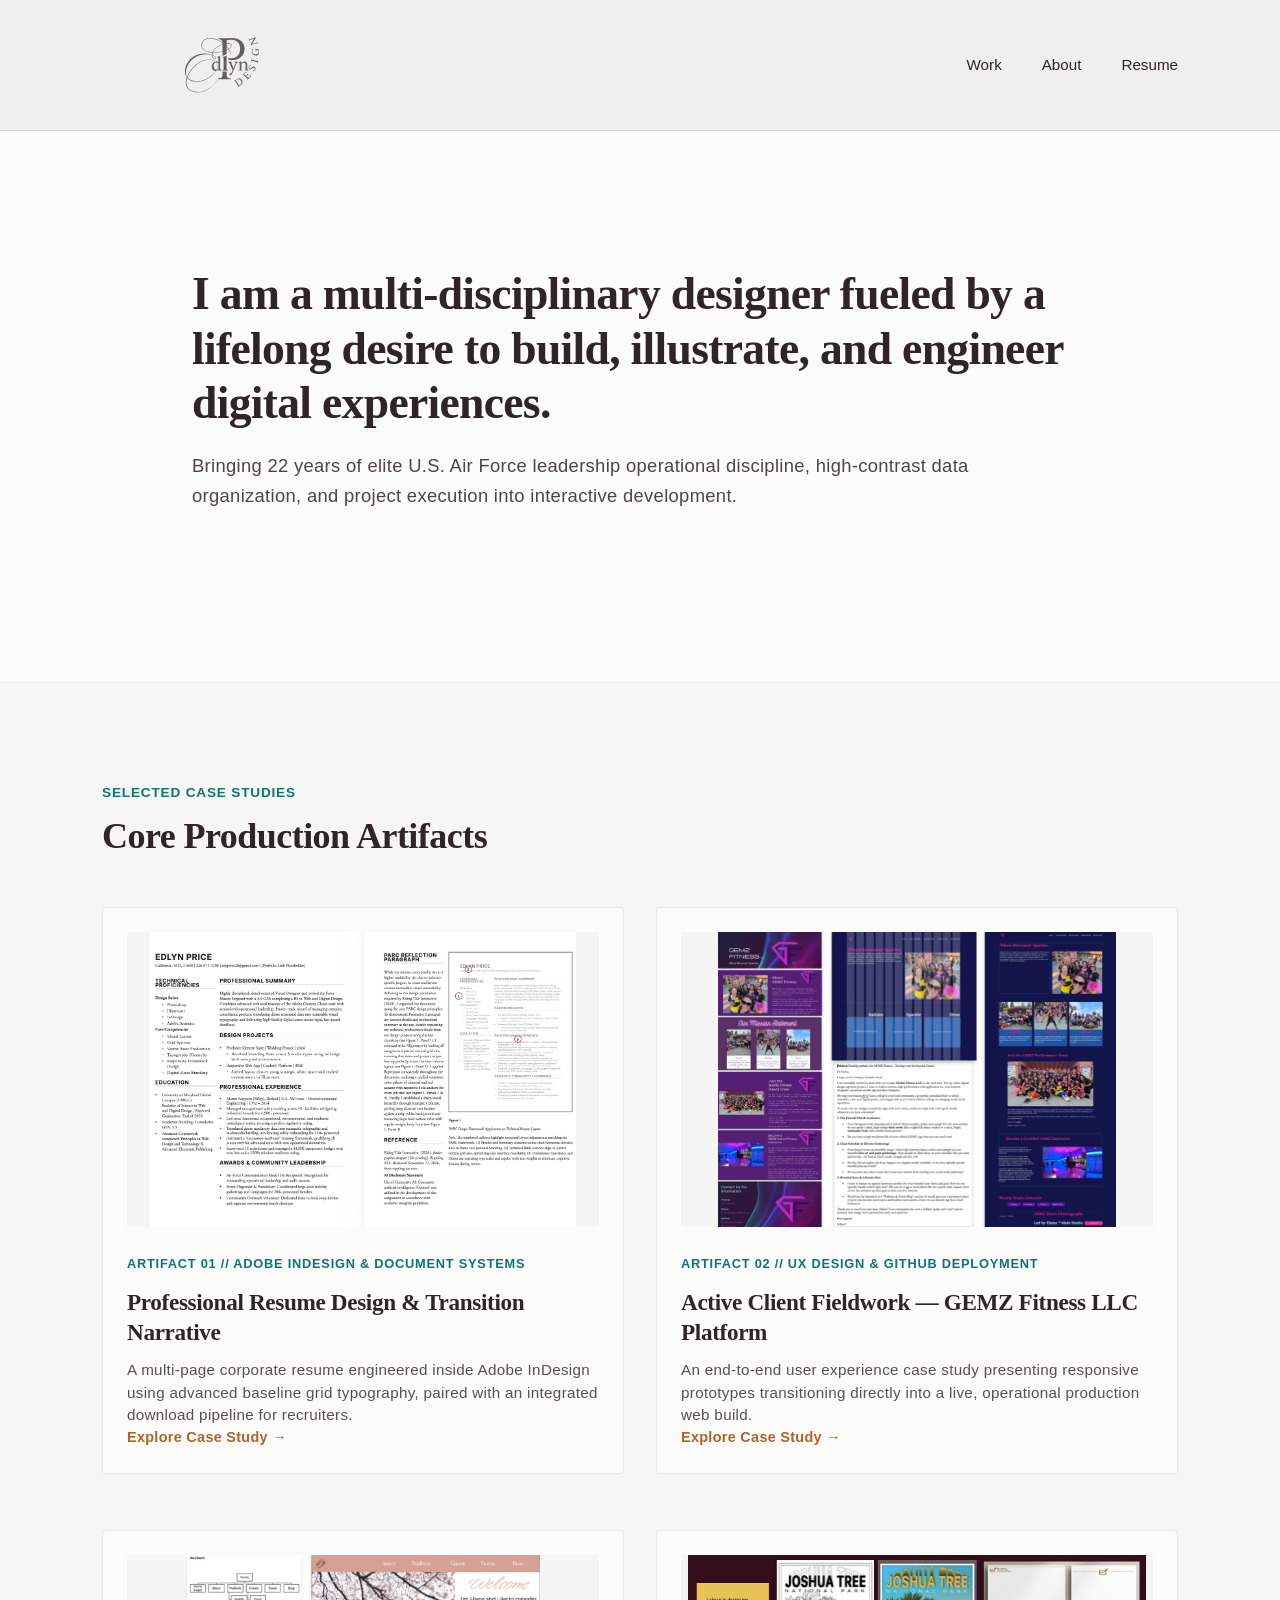
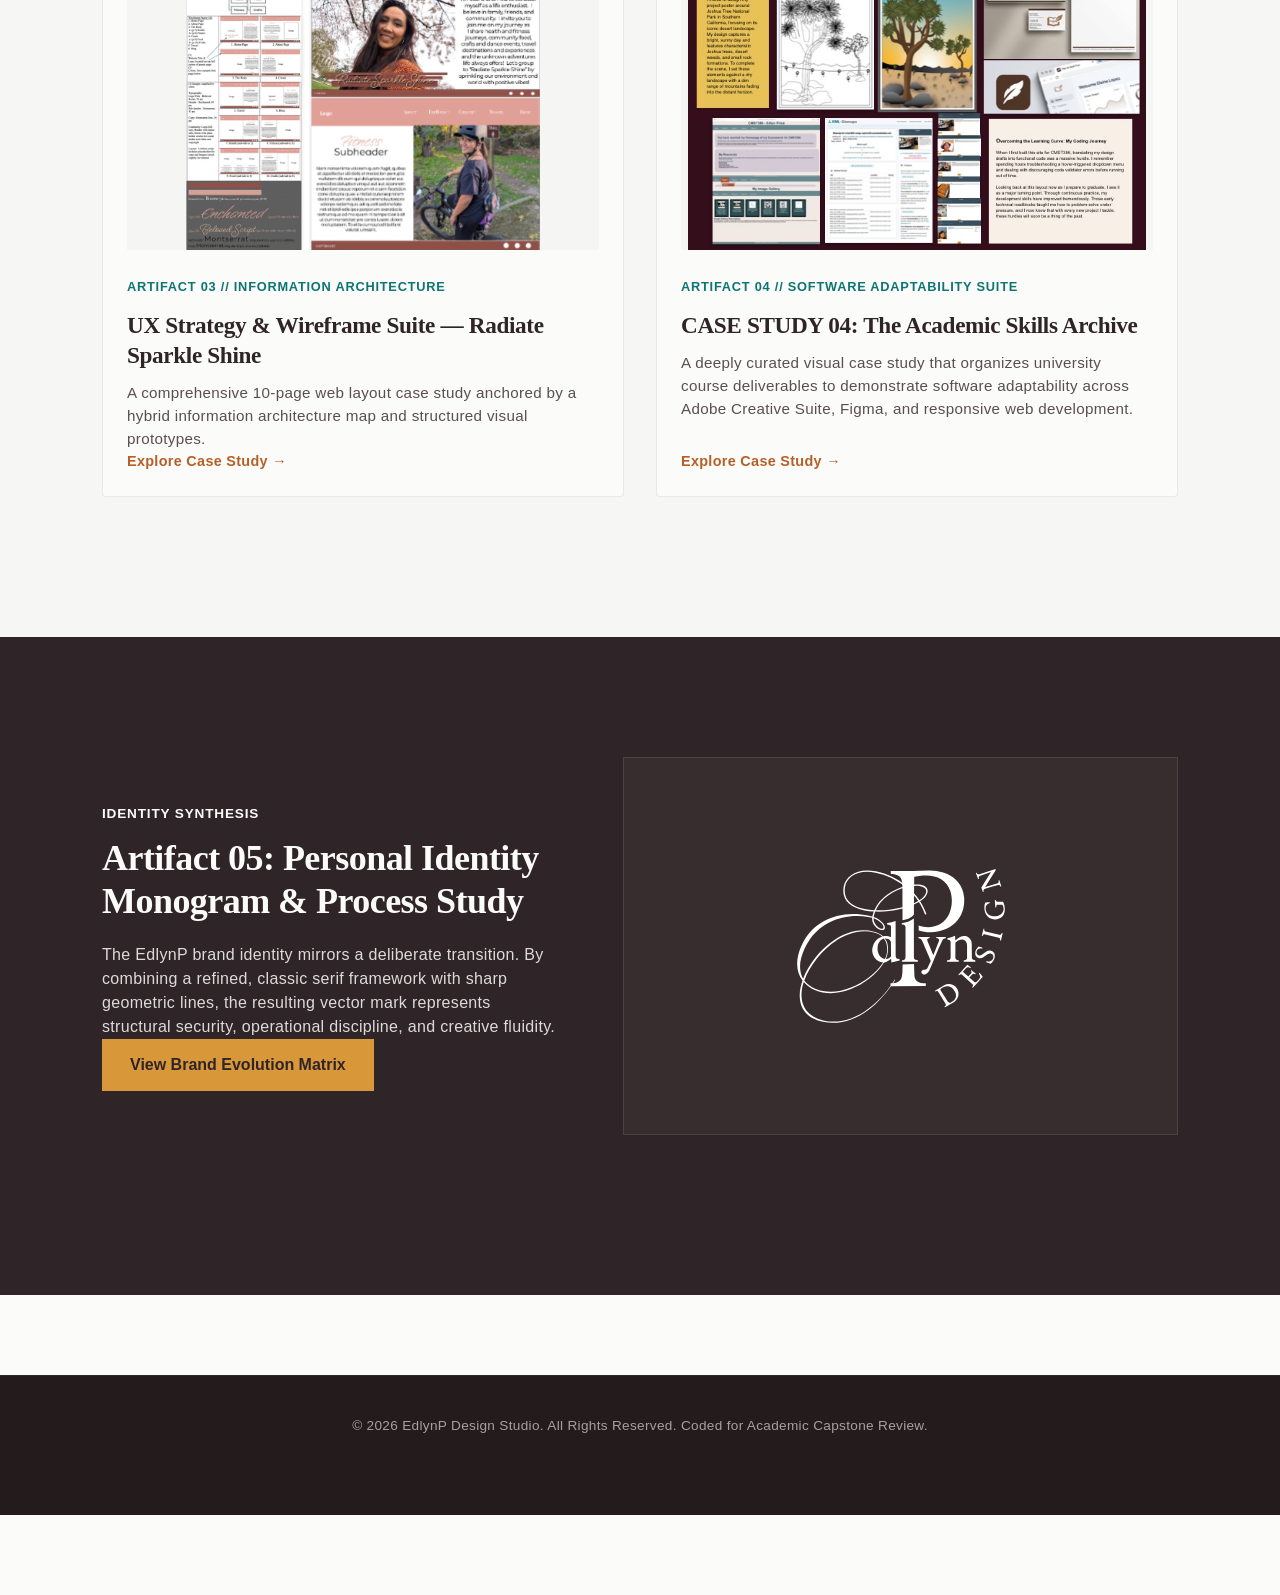
==== index.html @ f3df2c25 "first commit" ====
<!DOCTYPE html>
<html lang="en">

<head>
    <meta charset="UTF-8">
    <meta name="viewport" content="width=device-width, initial-scale=1.0">
    <title>EdlynP Design Studio | ePortfolio Capstone</title>
    <!-- Link to global design system styles -->
    <link rel="stylesheet" href="css/styles.css">
    <!-- Browser Tab Custom Branding Favicons System Links -->
    <link rel="icon" type="image/png" sizes="32x32" href="assets/favicon-dark.png"
        media="(prefers-color-scheme: light)">
    <link rel="icon" type="image/png" sizes="32x32" href="assets/favicon-light.png"
        media="(prefers-color-scheme: dark)">

</head>

<body>

    <!-- Global Header Navigation Block -->
    <header class="global-header">
        <div class="header-wrapper">

            <a href="index.html" class="brand-logo" aria-label="EdlynP Design Studio Home">
                <!-- Verify the path points precisely to your assets folder file -->
                <img src="assets/logo-primary.svg" alt="EdlynP Design Logo" class="nav-logo">
            </a>

            <nav class="main-nav" aria-label="Primary Navigation">
                <ul class="nav-list">
                    <li><a href="index.html" class="nav-link">Work</a></li>
                    <li><a href="about.html" class="nav-link">About</a></li>
                    <li><a href="resume.html" class="nav-link active">Resume</a></li>
                </ul>
            </nav>

        </div>
    </header>



    <!-- Hero / Introduction Zone -->
    <main>
        <section class="hero-section" aria-labelledby="hero-title">
            <div class="container hero-content">
                <!-- Sole H1 tag on the page to lock down correct structural outline hierarchy -->
                <h1 id="hero-title" class="display-title">
                    I am a multi-disciplinary designer fueled by a lifelong desire to build, illustrate, and engineer
                    digital experiences.
                </h1>
                <p class="hero-subtitle">
                    Bringing 22 years of elite U.S. Air Force leadership operational discipline, high-contrast data
                    organization, and project execution into interactive development.
                </p>
            </div>
        </section>

        <!-- Curated Portfolio Items Section Grid -->
        <section id="work" class="portfolio-section" aria-labelledby="portfolio-heading">
            <div class="container">
                <span class="label">Selected Case Studies</span>
                <h2 id="portfolio-heading" class="section-title">Core Production Artifacts</h2>

                <!-- Grid layout container tracking 4 strictly curated case studies -->
                <div class="portfolio-grid">

                    <!-- ARTIFACT 1: Document Design & Desktop Publishing — Revised for InDesign -->
                    <article class="portfolio-card">
                        <div class="card-image-holder">
                            <img src="assets/project-resume-preview.jpg"
                                alt="Technical resume document layout displaying clean application of structural PARC design principles">
                        </div>
                        <div class="card-meta">
                            <span class="meta-text">Artifact 01 // Adobe InDesign &amp; Document Systems</span>
                        </div>
                        <h3 class="card-title">Professional Resume Design &amp; Transition Narrative</h3>
                        <p class="card-excerpt">A multi-page corporate resume engineered inside Adobe InDesign using
                            advanced baseline grid typography, paired with an integrated download pipeline for
                            recruiters.</p>
                        <a href="resume.html" class="card-link" aria-label="View Technical Resume Case Study">Explore
                            Case Study &rarr;</a>
                    </article>


                    <!-- ARTIFACT 2: Active Client Fieldwork — GEMZ Fitness LLC Platform -->
                    <article class="portfolio-card">
                        <div class="card-image-holder">
                            <img src="assets/project-gemz-preview.png"
                                alt="Figma responsive user interface prototypes transitioning directly into a operational web layout for GEMZ Fitness">
                        </div>
                        <div class="card-meta">
                            <span class="meta-text">Artifact 02 // UX Design &amp; GitHub Deployment</span>
                        </div>
                        <h3 class="card-title">Active Client Fieldwork — GEMZ Fitness LLC Platform</h3>
                        <p class="card-excerpt">An end-to-end user experience case study presenting responsive
                            prototypes transitioning directly into a live, operational production web build.</p>
                        <a href="gemz-fitness.html" class="card-link" aria-label="View GEMZ Fitness Case Study">Explore
                            Case Study &rarr;</a>
                    </article>

                    <!-- ARTIFACT 3: Client UX Strategy & Wireframe Suite — Radiate Sparkle Shine Platform -->
                    <article class="portfolio-card">
                        <div class="card-image-holder">
                            <img src="assets/project-radiate-preview.jpg"
                                alt="Hybrid website storyboard showing multi-page navigation architecture and template structures">
                        </div>
                        <div class="card-meta">
                            <span class="meta-text">Artifact 03 // Information Architecture</span>
                        </div>
                        <h3 class="card-title">UX Strategy &amp; Wireframe Suite — Radiate Sparkle Shine</h3>
                        <p class="card-excerpt">A comprehensive 10-page web layout case study anchored by a hybrid
                            information architecture map and structured visual prototypes.</p>
                        <a href="radiate-strategy.html" class="card-link"
                            aria-label="View Radiate Sparkle Shine Case Study">Explore Case Study &rarr;</a>
                    </article>

                    <!-- ARTIFACT 4: Academic Skills Archive Matrix -->
                    <article class="portfolio-card">
                        <div class="card-image-holder">
                            <img src="assets/project-archive-preview.jpg"
                                alt="Asymmetric layout grids showcasing Adobe Illustrator vector paths, CookwE framework validation, and InDesign layouts">
                        </div>
                        <div class="card-meta">
                            <span class="meta-text">Artifact 04 // Software Adaptability Suite</span>
                        </div>
                        <h3 class="card-title">CASE STUDY 04: The Academic Skills Archive</h3>
                        <p class="card-excerpt">A deeply curated visual case study that organizes university course
                            deliverables to demonstrate software adaptability across Adobe Creative Suite, Figma, and
                            responsive web development.</p>
                        <a href="skills-archive.html" class="card-link"
                            aria-label="View Academic Skills Archive">Explore Case Study &rarr;</a>
                    </article>

                </div>
            </div>
        </section>


        <section id="about" class="about-brand-section" aria-labelledby="about-heading">
            <div class="container brand-narrative-block">
                <div class="narrative-text">
                    <span class="label">Identity Synthesis</span>
                    <h2 id="about-heading">Artifact 05: Personal Identity Monogram &amp; Process Study</h2>
                    <p>
                        The EdlynP brand identity mirrors a deliberate transition. By combining a refined, classic serif
                        framework with sharp geometric lines, the resulting vector mark represents structural security,
                        operational discipline, and creative fluidity.
                    </p>
                    <a href="monogram-process.html" class="cta-link-button">View Brand Evolution Matrix</a>
                </div>
                <div class="narrative-visual">
                    <!-- Scalable Lossless SVG format implementation -->
                    <img src="assets/logo-primary.svg"
                        alt="Monotone Slate Grey Interlocking E and P Monogram Signature Mark">
                </div>
            </div>
        </section>
    </main>

    <!-- Global Footer Branding Strip -->
    <footer class="global-footer">
        <div class="container footer-wrapper">
            <p class="footer-copy">&copy; 2026 EdlynP Design Studio. All Rights Reserved. Coded for Academic Capstone
                Review.</p>
        </div>
    </footer>

</body>

</html>
---- css/styles.css ----
/**
 * EdlynP Design Studio - Global Design System Tokens
 * Capstone Project Phase 2 Production Build
 * Core Specifications: Georgia Pro / Helvetica Neue / WCAG 4.5:1 Compliant Colors
 */

:root {
  /* ==========================================================================
     1. Brand Typography Anchor Stack
     ========================================================================== */
  /* Display Headings: Elegant serif with high contrast editorial pacing */
  --font-display: "Georgia Pro", Georgia, "Times New Roman", serif;

  /* Body Copy & Interface: Highly legible, clean, modern neo-grotesque sans-serif */
  --font-body: "Helvetica Neue", Helvetica, Arial, sans-serif;

  /* Typography Micro-Adjustments */
  --tracking-tight: -0.015em;
  /* Pulls display headings together for custom logo feel */
  --tracking-neutral: 0em;
  /* Standard layout pacing */
  --tracking-loose: 0.02em;
  /* Opens Helvetica body text container paths for airiness */
  --tracking-meta: 0.06em;
  /* Highly legible spaced-out tracking for tiny labels */

  --line-height-heading: 1.2;
  /* Snug line height for stacked headers */
  --line-height-body: 1.5;
  /* 150% Line height for optimal reading flow */

  /* ==========================================================================
     2. Brand Color Palette Matrix (WCAG 4.5:1 High-Contrast Passing)
     ========================================================================== */

  /* ==========================================================================
   ADDITIONAL COMPONENT TOKENS: GEMZ FITNESS PRODUCT ECOSYSTEM
   ========================================================================== */

  :root {
    /* Core Brand Identity Anchors */
    --gemz-pink: #ff007f;
    /* Blazing neon command color for titles & CTAs */
    --gemz-purple: #6a0dad;
    /* Deep violet for horizontal sorting button pills */
    --gemz-dark-navy: #13144a;
    /* Velvety midnight canvas background (not pitch black) */

    /* Structural Container Mattes */
    --gemz-sapphire: #1f55a6;
    /* Deep jewel-tone blue for card container borders */
    --gemz-ocean: #00a7bb;
    /* Vibrant high-energy cyan for interactive hover states */
    --gemz-mist: #daf1f8;
    /* Soft lavender-grey for small metadata subtitles */
    --gemz-snow: #fdfeff;
    /* Crisp, low-strain reading white for body paragraphs */

    /* Global Interface Geometry Standards */
    --gemz-radius-card: 12px;
    /* Signature uniform curve radius for content cards */
    --gemz-radius-btn: 8px;
    /* Compact radius parameter for booking buttons */
  }

  /* The Canvases (60% Dominant Space) */
  --color-canvas-light: #FBFBFA;
  /* Clear Alabaster: Clean, tactile backdrop */
  --color-canvas-dark: #2F2427;
  /* Moody Espresso: Rich dark brown charcoal for sudden contrast */

  /* The Structures (30% Secondary Layout) */
  --color-logo-primary: #646059;
  /* Soft Slate Grey: Organic, softer alternative to stark black */
  --color-brand-teal: #0D7572;
  /* Deep Coastal Teal: Intellectual jewel tone framework */
  --color-brand-sage: #49BB9E;
  /* Fresh Mint: Uplifting modern accent layout pop */

  /* The Accents (10% Exclusive Highlights - Links, Buttons, Calls to Action) */
  --color-brand-amber: #D89739;
  /* Warm Marigold: Radiant optimized element highlight */
  --color-brand-sienna: #B66028;
  /* Bold Burnt Sienna: Earthy, energetic link anchor */

  /* Text Overrides for Absolute Contrast */
  --color-text-dark: #2F2427;
  /* Rich body text on light backgrounds */
  --color-text-light: #FBFBFA;
  /* Pure body text on dark espresso sections */

  /* ==========================================================================
     3. Responsive Fluid Layout Constraints (The 12-Column Blueprint)
     ========================================================================== */
  --container-max-width: 1140px;
  /* Matches 12 columns (72px) + 11 gutters (32px) */
  --grid-gutter: 32px;
  /* Locked spacing parameter from approved proposal */
}

/* ==========================================================================
   4. Base CSS Architecture Reset & Baseline Enforcement
   ========================================================================== */
* {
  box-sizing: border-box;
  margin: 0;
  padding: 0;
}

body {
  font-family: var(--font-body);
  font-size: 16px;
  /* Industry baseline size for Helvetica Neue */
  letter-spacing: var(--tracking-loose);
  line-height: var(--line-height-body);
  background-color: var(--color-canvas-light);
  color: var(--color-text-dark);
  -webkit-font-smoothing: antialiased;
  -moz-osx-font-smoothing: grayscale;
}

/* ==========================================================================
   5. Global Typographic Elements Outlines
   ========================================================================== */
h1,
h2,
h3,
.display-title {
  font-family: var(--font-display);
  color: var(--color-text-dark);
  letter-spacing: var(--tracking-tight);
  line-height: var(--line-height-heading);
  font-weight: 700;
  /* Georgia Pro Bold / Black equivalent */
}

/* Target Styles for Specific Section Labels, Table Headers & Metadata */
.label,
.meta-text,
th {
  font-family: var(--font-body);
  font-weight: 600;
  /* Helvetica Neue 65 Medium equivalent */
  text-transform: uppercase;
  letter-spacing: var(--tracking-meta);
  font-size: 0.85rem;
  /* Scaled down cleanly for visual hierarchy */
}

a {
  color: var(--color-brand-sienna);
  text-decoration: none;
  transition: color 0.2s ease-in-out;
}

a:hover,
a:focus {
  color: var(--color-brand-amber);
  text-decoration: underline;
}

/* ==========================================================================
   5.a. Top Header Layout Spacing Adjustments
   ========================================================================== */

/* Gives the main title breathing room from the top artifact tag metadata row */
h1 {
  margin-top: 16px;
  margin-bottom: 20px !important;
}

/* Spaces out the primary introductory paragraph before the sidebar columns begin */
h1+p {
  margin-bottom: 12px !important;
}

/* Eradicates the default browser top gap on the sub-heading */
.sidebar-narrative h3,
.narrative-sticky-box h3 {
  margin-top: 0 !important;
  margin-bottom: 8px !important;
}

/* ==========================================================================
   5.b.Dual-Track Lifecycle Header Rhythm Calibration
   ========================================================================== */

/* Gives the main lifecycle section title comfortable breathing room */
.main-body-stream h2 {
  margin-top: 0;
  margin-bottom: 16px !important;
}

/* Spaces out the overview paragraph before the tracking modules begin */
p.lifecycle-intro {
  margin-top: 0;
  margin-bottom: 36px !important;
  /* Pushes the track modules down gracefully */
  font-family: var(--font-body);
  font-size: 1rem;
  line-height: 1.5;
}

/* ==========================================================================
   6. Structural Containers & Fluid Layout Wrapper Layouts
   ========================================================================== */
.container {
  width: 100%;
  max-width: var(--container-max-width);
  margin-right: auto;
  margin-left: auto;
  padding-right: 32px;
  /* Protected fluid layout boundary padding */
  padding-left: 32px;
}

/* ==========================================================================
   7. Global Header Navigation Bar (Flexbox Layout Matrix)
   ========================================================================== */
.global-header {
  background-color: #EFEFED;
  /* Matte studio gray backdrop */
  border-bottom: 1px solid rgba(100, 96, 89, 0.15);
  position: sticky;
  top: 0;
  z-index: 100;
  padding: 15px 0;
  /* Clear up browser ceiling gaps uniformly */
}

/* This is the missing link that forces your navigation to the right side */
.header-wrapper {
  display: flex;
  justify-content: space-between;
  /* Pushes logo left, navigation right */
  align-items: center;
  /* Vertically aligns items straight */
  width: 100%;
  max-width: var(--container-max-width);
  /* Matches your 1140px site grid width */
  margin: 0 auto;
  /* Centers the header elements on screen */
  padding: 0 32px;
  /* Adds fluid boundary margins */
}

.brand-logo {
  display: inline-block;
}

/* Safeguards your custom logo size so it fits elegantly */
.nav-logo {
  height: 100px;
  /* Scale down from 100px so it isn't massive */
  width: 240px;
  /* REQUIRED FOR SVG: Forces the vector to render */
  max-height: 100%;
  display: block;
}

.logo-image {
  height: 48px;
  /* Perfectly scalable height mapping */
  width: auto;
}

.nav-list {
  display: flex;
  list-style: none;
  gap: 40px;
  /* Clean tracking gaps between navigation nodes */
}

.nav-link {
  font-family: var(--font-body);
  font-weight: 500;
  font-size: 0.95rem;
  color: var(--color-text-dark);
  letter-spacing: var(--tracking-neutral);
  padding: 8px 0;
}

.nav-link:hover {
  color: var(--color-brand-teal);
  text-decoration: none;
}

/* ==========================================================================
   8. Main Hero Component Layout (Whitespace Management Flow)
   ========================================================================== */
.hero-section {
  padding-top: 120px;
  /* Ruthlessly protected whitespace blocks to fight cramming */
  padding-bottom: 120px;
  background-color: var(--color-canvas-light);
}

.hero-content {
  max-width: 960px;
  /* Keeps elegant Georgia lines from spanning awkwardly wide */
}

.hero-section .display-title {
  font-size: 2.85rem;
  /* Premium high-end custom title layout sizing */
  color: var(--color-text-dark);
  margin-bottom: 24px;
}

.hero-subtitle {
  font-family: var(--font-body);
  font-size: 1.15rem;
  line-height: 1.6;
  color: rgba(47, 36, 39, 0.85);
  /* Slightly softened Moody Espresso text shade */
  max-width: 780px;
}

/* ==========================================================================
   9. Portfolio Artifact Showcase Grid (12-Column Grid Engine)
   ========================================================================== */
.portfolio-section {
  padding-top: 100px;
  padding-bottom: 100px;
  background-color: rgba(100, 96, 89, 0.03);
  /* Subtle backdrop hue shift */
  border-top: 1px solid rgba(100, 96, 89, 0.08);
}

.portfolio-section .label {
  color: var(--color-brand-teal);
  display: block;
  margin-bottom: 12px;
}

.section-title {
  font-size: 2.25rem;
  margin-bottom: 48px;
}

/* Fluid responsive CSS Grid architecture matching locked column proportions */
.portfolio-grid {
  display: grid;
  grid-template-columns: repeat(2, 1fr);
  /* 2-Column row structures layout on desktop */
  column-gap: var(--grid-gutter);
  /* Matches locked 32px portfolio specifications */
  row-gap: 56px;
  /* Comfortable open vertical tracking spaces */
}

.portfolio-card {
  display: flex;
  flex-direction: column;
  background: var(--color-canvas-light);
  border: 1px solid rgba(100, 96, 89, 0.12);
  padding: 24px;
  border-radius: 4px;
  /* Crisp, near-square professional studio card boundaries */
  transition: transform 0.2s ease, box-shadow 0.2s ease;
}

.portfolio-card:hover {
  transform: translateY(-4px);
  box-shadow: 0 12px 30px rgba(47, 36, 39, 0.06);
}

.card-image-holder {
  width: 100%;
  aspect-ratio: 16 / 10;
  /* Fixed standard layout boundary proportions */
  background-color: #EFEFED;
  margin-bottom: 24px;
  overflow: hidden;
}

.card-image-holder img {
  width: 100%;
  height: 100%;
  object-fit: contain;
  background-color: #F5F5F3;
}

.card-meta {
  margin-bottom: 12px;
}

.card-meta .meta-text {
  color: var(--color-brand-teal);
  font-size: 0.8rem;
}

.card-title {
  font-size: 1.45rem;
  margin-bottom: 12px;
  line-height: 1.3;
}

.card-excerpt {
  font-family: var(--font-body);
  font-size: 0.95rem;
  color: rgba(47, 36, 39, 0.8);
  margin-bottom: 24px;
  flex-grow: 1;
  /* Pushes card actionable link neatly to base line boundary */
}

.card-link {
  font-family: var(--font-body);
  font-weight: 600;
  font-size: 0.9rem;
  color: var(--color-brand-sienna);
  align-self: flex-start;
}

/* ==========================================================================
   10. Personal Identity Process Row (Asymmetric Flex Block Layout)
   ========================================================================== */
.about-brand-section {
  padding-top: 120px;
  padding-bottom: 120px;
  background-color: var(--color-canvas-dark);
  /* Sudden high-contrast Dark Espresso Container */
  color: var(--color-text-light);
}

.brand-narrative-block {
  display: flex;
  align-items: center;
  justify-content: space-between;
  gap: 64px;
}

.narrative-text {
  flex: 1;
  max-width: 540px;
}

.about-brand-section h2 {
  color: var(--color-text-light);
  font-size: 2.25rem;
  margin-top: 12px;
  margin-bottom: 20px;
}

.about-brand-section p {
  color: rgba(251, 251, 250, 0.85);
  /* Highly visible light text configuration overlay */
  margin-bottom: 32px;
}

.cta-link-button {
  display: inline-block;
  font-family: var(--font-body);
  font-weight: 600;
  background-color: var(--color-brand-amber);
  /* Warm Marigold CTA anchor target pop */
  color: var(--color-canvas-dark);
  padding: 14px 28px;
  letter-spacing: var(--tracking-neutral);
  transition: background-color 0.2s ease;
}

.cta-link-button:hover {
  background-color: var(--color-brand-sage);
  /* Uplifting Sage hover transition */
  text-decoration: none;
}

.narrative-visual {
  flex: 1;
  display: flex;
  justify-content: center;
  align-items: center;
  background-color: rgba(251, 251, 250, 0.04);
  /* Subtle glow frame context */
  padding: 48px;
  border: 1px solid rgba(251, 251, 250, 0.1);
}

.narrative-visual img {
  width: 100%;
  max-width: 280px;
  height: auto;
  filter: brightness(0) invert(1);
  /* Smoothly flips primary grey logo into white dynamically */
}

/* ==========================================================================
   11. Global Footer System Strip
   ========================================================================== */
.global-footer {
  background-color: #241B1D;
  /* Deep midnight chocolate accent bar */
  color: rgba(251, 251, 250, 0.6);
  padding-top: 40px;
  padding-bottom: 40px;
  font-size: 0.85rem;
  border-top: 1px solid rgba(251, 251, 250, 0.05);
}

.footer-wrapper {
  display: flex;
  justify-content: space-between;
  align-items: center;
}

.footer-meta-notes .meta-text {
  color: var(--color-brand-sage);
}

/* ==========================================================================
   12. Media Queries Breakdown (Fluid Downscale Infrastructure)
   ========================================================================== */
@media (max-width: 992px) {
  .portfolio-grid {
    grid-template-columns: 1fr;
    /* Stack artifacts linearly for easier vertical scroll maps */
    row-gap: 40px;
  }

  .brand-narrative-block {
    flex-direction: column;
    /* Collapses narrative panel side-by-side elements structurally */
    gap: 48px;
  }

  .narrative-text {
    max-width: 100%;
  }
}

@media (max-width: 768px) {
  .header-wrapper {
    height: 80px;
  }

  .nav-list {
    gap: 24px;
  }

  .hero-section {
    padding-top: 80px;
    padding-bottom: 80px;
  }

  .hero-section .display-title {
    font-size: 2.2rem;
  }

  .footer-wrapper {
    flex-direction: column;
    gap: 16px;
    text-align: center;
  }
}

@media (max-width: 480px) {
  .nav-list {
    gap: 16px;
  }

  .portfolio-card {
    padding: 16px;
  }
}

/* ==========================================================================
   13. Horizontal Rhythm & Element Spacing Enhancements
   ========================================================================== */

/* Standardizes the gap below the paragraph text before an asset begins */
.stream-section .section-context,
.stream-section p {
  margin-bottom: 24px;
}

/* Controls the whitespace block below your image cards to match sections 3 and 4 */
.document-page-card {
  margin-top: 0;
  margin-bottom: 48px;
}

/* Eliminates extra stacking spaces on the last section element */
.stream-section:last-of-type {
  margin-bottom: 24px;
}

/* ==========================================================================
   14. Project Metadata Directory Spacing Rules
   ========================================================================== */

/* Creates consistent vertical breathing room between your metadata items */
.project-metadata-list {
  margin-top: 24px;
  margin-bottom: 32px;
}

/* Spaces out each individual item block down the sidebar column */
.meta-item {
  margin-bottom: 20px;
}

.meta-item:last-of-type {
  margin-bottom: 0;
}

/* Forces your labels to stack neatly above their descriptions */
.meta-item .label {
  display: block;
  margin-bottom: 6px;
}

/* Cleans up the paragraph spacing inside your meta items */
.meta-item p {
  margin: 0;
  font-family: var(--font-body);
  font-size: 0.95rem;
  line-height: 1.4;
}

/* ==========================================================================
   15. Artifact 1 Widescreen Responsive Scaling Matrix
   ========================================================================== */
.page-image-holder-widescreen {
  background-color: var(--color-canvas-light);
  border: 1px solid rgba(100, 96, 89, 0.12);
  width: 100%;
  overflow: hidden;
  /* Cuts off any overflowing background pixels */
  box-sizing: border-box;
}

.page-image-holder-widescreen img {
  display: block;
  width: 100%;
  /* Forces the image width to snap exactly to your layout column */
  max-width: 100%;
  /* Strict ceiling check preventing horizontal page stretching */
  height: auto;
  /* Scales vertical height proportionally to keep your text unwarped */
  object-fit: contain;
  padding: 8px;
}

/* ==========================================================================
   16. Artifact 2 Layout Matrix Components
   ========================================================================== */
.stream-section {
  margin-bottom: 48px;
}

.stream-section h3 {
  font-family: var(--font-body);
  font-size: 1.25rem;
  font-weight: 600;
  color: var(--color-brand-teal);
  margin-bottom: 16px;
  text-transform: none;
  letter-spacing: var(--tracking-neutral);
}

.process-image-grid-two {
  display: grid;
  grid-template-columns: repeat(2, 1fr);
  gap: 24px;
  margin-top: 24px;
}

.image-box-mock {
  background-color: #EFEFED;
  border: 1px solid rgba(100, 96, 89, 0.15);
  aspect-ratio: 4 / 3;
  overflow: hidden;
}

.image-box-mock img {
  width: 100%;
  height: 100%;
  object-fit: cover;
}

.grid-figure figcaption {
  font-family: var(--font-body);
  font-size: 0.85rem;
  color: var(--color-logo-primary);
  margin-top: 10px;
  text-align: center;
}

@media (max-width: 768px) {
  .process-image-grid-two {
    grid-template-columns: 1fr;
    gap: 32px;
  }
}

/* ==========================================================================
   17. Artifact 3 Architecture Framework Layout Elements
   ========================================================================== */
.architecture-single-preview {
  margin-top: 32px;
  width: 100%;
}

.image-box-architecture {
  background-color: #EFEFED;
  border: 1px solid rgba(100, 96, 89, 0.15);
  width: 100%;
  aspect-ratio: 16 / 9;
  /* Clean widescreen aspect mapping for design grids */
  overflow: hidden;
}

.image-box-architecture img {
  width: 100%;
  height: 100%;
  object-fit: cover;
}

/* ==========================================================================
   18. Artifact 4 Asymmetric Project Matrix System
   ========================================================================== */
.archive-project-row {
  display: flex;
  align-items: center;
  gap: 48px;
  margin-bottom: 72px;
  padding-bottom: 48px;
  border-bottom: 1px solid rgba(100, 96, 89, 0.08);
}

.archive-project-row:last-of-type {
  border-bottom: none;
  margin-bottom: 24px;
}

.project-info {
  flex: 1.1;
  /* Asymmetric distribution favor to balance copy text elements */
}

.project-info .meta-text {
  color: var(--color-brand-sienna);
  font-size: 0.8rem;
  display: block;
  margin-bottom: 8px;
}

.project-info h3 {
  font-size: 1.6rem;
  margin-bottom: 16px;
  line-height: 1.25;
}

.project-visual-frame {
  flex: 0.9;
  background-color: #EFEFED;
  border: 1px solid rgba(100, 96, 89, 0.15);
  aspect-ratio: 4 / 3;
  overflow: hidden;
}

.project-visual-frame img {
  width: 100%;
  height: 100%;
  object-fit: cover;
}

/* Reverses the second block automatically to build alternating asymmetric layouts */
.reverse-row {
  flex-direction: row-reverse;
}

@media (max-width: 768px) {

  .archive-project-row,
  .reverse-row {
    flex-direction: column;
    gap: 32px;
    align-items: stretch;
  }
}

/* ==========================================================================
   19. Artifact 5 Chronological Evolution Grid (4-Stage Layout Engine)
   ========================================================================== */
.evolution-grid-four {
  display: grid;
  grid-template-columns: repeat(2, 1fr);
  /* Splits into an elegant 2x2 grid cell array */
  gap: 32px;
  margin-top: 32px;
  margin-bottom: 32px;
}

.evolution-card {
  display: flex;
  flex-direction: column;
  background-color: var(--color-canvas-light);
  border: 1px solid rgba(100, 96, 89, 0.12);
  padding: 16px;
  border-radius: 2px;
}

.evolution-image-frame {
  width: 100%;
  aspect-ratio: 1 / 1;
  /* Fixed perfect square layout constraints for process icons */
  background-color: #EFEFED;
  border: 1px solid rgba(100, 96, 89, 0.08);
  margin-bottom: 16px;
  overflow: hidden;
  display: flex;
  justify-content: center;
  align-items: center;
  padding: 24px;
}

.evolution-image-frame img {
  width: 100%;
  height: 100%;
  object-fit: contain;
  /* Keeps vector asset lines sharp and completely uncropped */
}

.evolution-meta .meta-text {
  color: var(--color-brand-teal);
  font-size: 0.75rem;
  display: block;
  margin-top: 4px;
  margin-bottom: 4px;
}

.evolution-meta h4 {
  font-family: var(--font-body);
  font-weight: 600;
  font-size: 1.1rem;
  color: var(--color-text-dark);
  margin-bottom: 8px;
}

.evolution-meta p {
  font-size: 0.85rem;
  line-height: 1.4;
  color: rgba(47, 36, 39, 0.8);
}

/* Fluid scale down constraints for compact mobile viewing boundaries */
@media (max-width: 576px) {
  .evolution-grid-four {
    grid-template-columns: 1fr;
    /* Stacks cards in a single clean row on phone screens */
    gap: 24px;
  }
}


/* ==========================================================================
   Bottom Content Buffer Spacing
   ========================================================================== */

/* Pushes the dark footer away from the final bibliography text block */
main,
.container:has(footer),
body>*:last-child {
  margin-bottom: 80px;
}

/* Alternative direct hook if those citations are inside a specific wrapper */
.container {
  padding-bottom: 40px;
}

/* Eradicates extra spacing on the very last citation entry */
.container p:last-of-type {
  margin-bottom: 0;
}

/* ==========================================================================
   Global Section Description Paragraph Spacing Fix
   ========================================================================== */

/* Automatically pushes image cards down below generic narrative paragraphs */
.stream-section p,
.stream-section .section-context {
  margin-bottom: 28px !important;
}

/* Adds clean separation between figure elements if they stack up */
figure.document-page-card,
.stream-section figure {
  margin-top: 0;
  margin-bottom: 48px !important;
}

/* ==========================================================================
   Final Production Blueprint Micro-Adjustments
   ========================================================================== */

/* 1. Fixes the lowercase metadata text under the headers */
.meta-item p,
.project-metadata-list p,
.meta-description {
  text-transform: none !important;
  /* Prevents description values from accidentally inheriting uppercase rules */
}

/* If you have a specific class on that DOCUMENT INTEGRITY CONTROL string, use this: */
.document-integrity-label,
span[style*="uppercase"] {
  display: block;
  font-family: var(--font-body);
  font-size: 0.75rem !important;
  letter-spacing: 0.08em !important;
  color: var(--color-logo-primary) !important;
  margin-bottom: 8px !important;
}

/* 3. Balances and centers your dark footer element columns */
.global-footer .container,
footer .footer-wrapper {
  display: flex;
  flex-direction: column;
  align-items: center;
  /* Drops copyright and syllabus matrices into precise central stacks */
  text-align: center;
  gap: 12px;
}

footer p {
  margin: 0;
  font-size: 0.85rem;
  line-height: 1.4;
}

/* ==========================================================================
   13. Sub-Page Case Study Architecture (Split Column System)
   ========================================================================== */
.case-study-hero {
  padding-top: 80px;
  padding-bottom: 60px;
  background-color: var(--color-canvas-light);
  border-bottom: 1px solid rgba(100, 96, 89, 0.1);
}

.case-study-intro-text {
  font-size: 1.2rem;
  color: rgba(47, 36, 39, 0.85);
  max-width: 860px;
  margin-top: 16px;
}

.case-study-content {
  padding-top: 80px;
  padding-bottom: 80px;
  background-color: #FBFBFA;
}

.content-wrapper-split {
  display: flex;
  gap: 80px;
  align-items: flex-start;
}

.sidebar-narrative {
  flex: 0 0 320px;
  position: sticky;
  top: 130px;
  /* Locks beautifully below your sticky navigation bar */
}

.narrative-sticky-box h3 {
  font-size: 1.25rem;
  margin-bottom: 16px;
}

.narrative-sticky-box p {
  font-size: 0.95rem;
  color: rgba(47, 36, 39, 0.8);
  margin-bottom: 32px;
}

.project-metadata-list {
  border-top: 1px solid rgba(100, 96, 89, 0.15);
  padding-top: 24px;
  margin-bottom: 32px;
}

.meta-item {
  margin-bottom: 20px;
}

.meta-item p {
  font-weight: 500;
  color: var(--color-text-dark);
  margin-top: 4px;
  margin-bottom: 0;
}

.main-body-stream {
  flex: 1;
}

.main-body-stream h2 {
  font-size: 2rem;
  margin-bottom: 16px;
}

.section-context {
  font-size: 1.05rem;
  color: rgba(47, 36, 39, 0.8);
  margin-bottom: 48px;
}

/* ==========================================================================
   14. Timeline Modular Component
   ========================================================================== */
.timeline-container {
  position: relative;
  border-left: 2px solid var(--color-brand-teal);
  /* High contrast structural spine line */
  padding-left: 32px;
  margin-left: 8px;
  margin-bottom: 56px;
}

.timeline-block {
  position: relative;
  margin-bottom: 40px;
}

.timeline-block::before {
  content: '';
  position: absolute;
  left: -41px;
  /* Centers dot over line cleanly */
  top: 6px;
  width: 16px;
  height: 16px;
  border-radius: 50%;
  background-color: var(--color-canvas-light);
  border: 3px solid var(--color-brand-teal);
}

.timeline-header {
  margin-bottom: 12px;
}

.timeline-header .meta-text {
  color: var(--color-brand-sienna);
  font-size: 0.8rem;
  display: block;
  margin-bottom: 4px;
}

.timeline-header h3 {
  font-size: 1.35rem;
  line-height: 1.2;
}

.timeline-org {
  font-family: var(--font-body);
  font-size: 0.95rem;
  font-weight: 500;
  color: var(--color-logo-primary);
}

.timeline-body p {
  font-size: 0.95rem;
  color: rgba(47, 36, 39, 0.85);
}

/* ==========================================================================
   15. Document Outlines Figures & Syllabus Bibliography Block
   ========================================================================== */
.artifact-caption-block {
  margin-top: 48px;
}

.caption-divider {
  height: 1px;
  background-color: rgba(100, 96, 89, 0.2);
  margin-bottom: 16px;
}

.artifact-caption-block figcaption {
  font-family: var(--font-body);
  font-size: 0.9rem;
  color: var(--color-logo-primary);
  line-height: 1.4;
}

.syllabus-references-section {
  background-color: rgba(100, 96, 89, 0.04);
  border-top: 1px solid rgba(100, 96, 89, 0.1);
  padding-top: 64px;
  padding-bottom: 84px;
}

.syllabus-references-section h2 {
  font-size: 1.5rem;
  margin-top: 8px;
  margin-bottom: 24px;
}

.references-box {
  background-color: var(--color-canvas-light);
  border: 1px solid rgba(100, 96, 89, 0.12);
  padding: 24px;
  border-radius: 2px;
}

 .apa-reference-style {
  font-family: var(--font-body);
  font-size: 0.92rem;
  color: var(--color-text-dark);
  line-height: 1.6;
  text-align: left;           /* Crucial: Prevents citations from centering */
  padding-left: 2rem;         /* Creates room for hanging indent */
  text-indent: -2rem;         /* Pulls the first line back out */
  margin-top: 0;              /* Resets default margins */
  margin-bottom: 1.25rem;     /* Snug spacing between multiple entries */
}

/* Eradicates extra spacing on the very last citation entry inside a box */
.references-box .apa-reference-style:last-of-type {
  margin-bottom: 0;
}


/*  ======================================================================== 
    Responsive adjustment collapse for sub-pages 
    ======================================================================== */
@media (max-width: 992px) {
  .content-wrapper-split {
    flex-direction: column;
    gap: 48px;
  }

  .sidebar-narrative {
    flex: none;
    width: 100%;
    position: static;
  }
}

/* ==========================================================================
   Interactive Graphic Expansion Engine (Pure CSS Lightbox)
   ========================================================================== */

/* Change cursor to a magnifying glass when hovering over the card images */
.lightbox-trigger {
  display: block;
  cursor: zoom-in;
  transition: transform 0.2s ease-in-out;
}

.lightbox-trigger:hover {
  transform: scale(1.02);
}

/* The dark background overlay mask (hidden by default) */
.lightbox-overlay {
  position: fixed;
  top: 0;
  left: 0;
  width: 100vw;
  height: 100vh;
  background-color: rgba(20, 20, 20, 0.95);
  /* Deep dark background overlay */
  z-index: 1000;
  display: flex;
  justify-content: center;
  align-items: center;
  opacity: 0;
  pointer-events: none;
  transition: opacity 0.3s ease;
}

/* Invisible background area that closes the view if the user clicks off the image */
.lightbox-close-zone {
  position: absolute;
  top: 0;
  left: 0;
  width: 100%;
  height: 100%;
  cursor: zoom-out;
}

/* Update this container to take up more of the screen width */
.lightbox-content-box {
  position: relative;
  width: 95%;
  /* Increased from 85% to give the inner contents more horizontal width */
  max-width: 1400px;
  /* Caps it gracefully so it doesn't pixelate on massive desktop screens */
  max-height: 90%;
  /* Increased from 80% */
  display: flex;
  flex-direction: column;
  align-items: center;
  z-index: 1001;
}

/* Force the image inside to expand and fill the available screen area */
.lightbox-content-box img {
  width: 100%;
  /* FORCES TARGET SYSTEM TO EXPAND INSTEAD OF auto */
  height: auto;
  /* Preserves the vertical scale ratio perfectly */
  max-height: 80vh;
  /* Gives it maximum vertical room before bumping into the close button */
  object-fit: contain;
  box-shadow: 0 20px 50px rgba(0, 0, 0, 0.6);
  border: 1px solid rgba(255, 255, 255, 0.15);
}


/* Close action button styling */
.lightbox-close-btn {
  margin-top: 16px;
  color: #ffffff !important;
  background-color: #A34E36;
  /* Clean rust/sienna accent button color */
  padding: 8px 20px;
  font-size: 0.9rem;
  font-weight: 500;
  text-decoration: none !important;
  border-radius: 4px;
}

.lightbox-close-btn:hover {
  background-color: #bd5b3f;
}

/* THE MAGIC: When clicked, change opacity to 1 and make it take over the screen */
.lightbox-overlay:target {
  opacity: 1;
  pointer-events: auto;
}

/* 1. Style the link wrapper */
.case-study-link {
  display: inline-block;
  overflow: hidden;
  /* Keeps the image contained when it zooms */
  border-radius: 4px;
  /* Match this to any rounded corners you have */
  background-color: #000;
  /* Gives a subtle dark undertone if opacity changes */
}

/* 2. Style the thumbnail image inside the link */
.case-study-link img {
  display: block;
  width: 100%;
  height: 230px;
  object-fit: cover;
  object-position: center;
  cursor: zoom-in;
  /* Changes the mouse cursor to a magnifying glass */
  transition: transform 0.3s ease, opacity 0.3s ease;
  /* Smooth animation */
}

/* 3. The Hover State Effect */
.case-study-link:hover img {
  transform: scale(1.04);
  /* Elegantly zooms the image inward by 4% */
  opacity: 0.9;
  /* Softly dims it to signal interactivity */
}

/* Lightbox Background Overlay */
.lightbox-modal {
  display: none;
  position: fixed;
  z-index: 9999;
  /* Makes sure it sits on top of your navigation and grid */
  left: 0;
  top: 0;
  width: 100%;
  height: 100%;
  background-color: rgba(249, 249, 249, 0.98);
  /* Blends with your clean off-white bg */
  cursor: zoom-out;
  /* Universal cue: click anywhere to go back */
  align-items: center;
  justify-content: center;
}

/* The High-Res Image Inside */
.lightbox-content {
  margin: auto;
  display: block;
  max-width: 90%;
  max-height: 85vh;
  object-fit: contain;
  box-shadow: 0 10px 30px rgba(0, 0, 0, 0.08);
  /* Clean modern shadow */
  animation: fadeIn 0.25s ease;
}

/* Close Button (X) in top corner */
.lightbox-close {
  position: absolute;
  top: 20px;
  right: 35px;
  color: #111;
  font-size: 40px;
  font-weight: 300;
  transition: 0.2s;
}

.lightbox-close:hover {
  color: #999;
  cursor: pointer;
}

/* Smooth Fade In Animation */
@keyframes fadeIn {
  from {
    opacity: 0;
    transform: scale(0.97);
  }

  to {
    opacity: 1;
    transform: scale(1);
  }
}

.figure-caption-box {
  margin-top: 12px;
  font-family: inherit;
  /* Inherits your portfolio font */
  font-size: 0.9rem;
  color: #555;
  text-align: left;
}

.figure-label {
  font-weight: bold;
  /* APA standard: Figure numbers are bold */
  margin-bottom: 2px;
}

/* --- About Page Structural Columns --- */
.about-grid-layout {
  display: grid;
  grid-template-columns: 1.3fr 1fr; /* Keeps your great editorial scaling */
  gap: 3rem;
  max-width: 1100px;
  margin: 4rem auto;
  padding: 0 2rem;
  align-items: center;
  
  /* ADD THIS LINE HERE: This forces the columns to flip order visually! */
  direction: rtl; 
}

/* This resets the text reading inside the container so it stays left-to-right */
.about-grid-layout > * {
  direction: ltr;
}

.about-visual-pane {
  display: flex;
  justify-content: center;
  align-items: center;
  width: 100%;
}

/* Restricts the compilation layout sizing */
.about-brand-asset {
  width: 100%;
  height: auto;
  max-height: 700px;
  object-fit: contain;
}

/* Spacing out the typography panels */
.about-narrative-pane h1 {
  font-family: var(--font-editorial);
  color: var(--color-moody-espresso);
  font-size: 2.5rem;
  margin-bottom: 1.5rem;
}

.about-narrative-pane p {
  font-family: var(--font-functional);
  color: var(--color-slate-grey);
  margin-bottom: 1.2rem;
}

/* Style to keep it subtle and unobtrusive */
.academic-compliance-block {
  border-top: 1px solid var(--color-slate-grey);
  margin-top: 4rem;
  padding-top: 2rem;
  opacity: 0.6;
  font-size: 0.85rem;
}
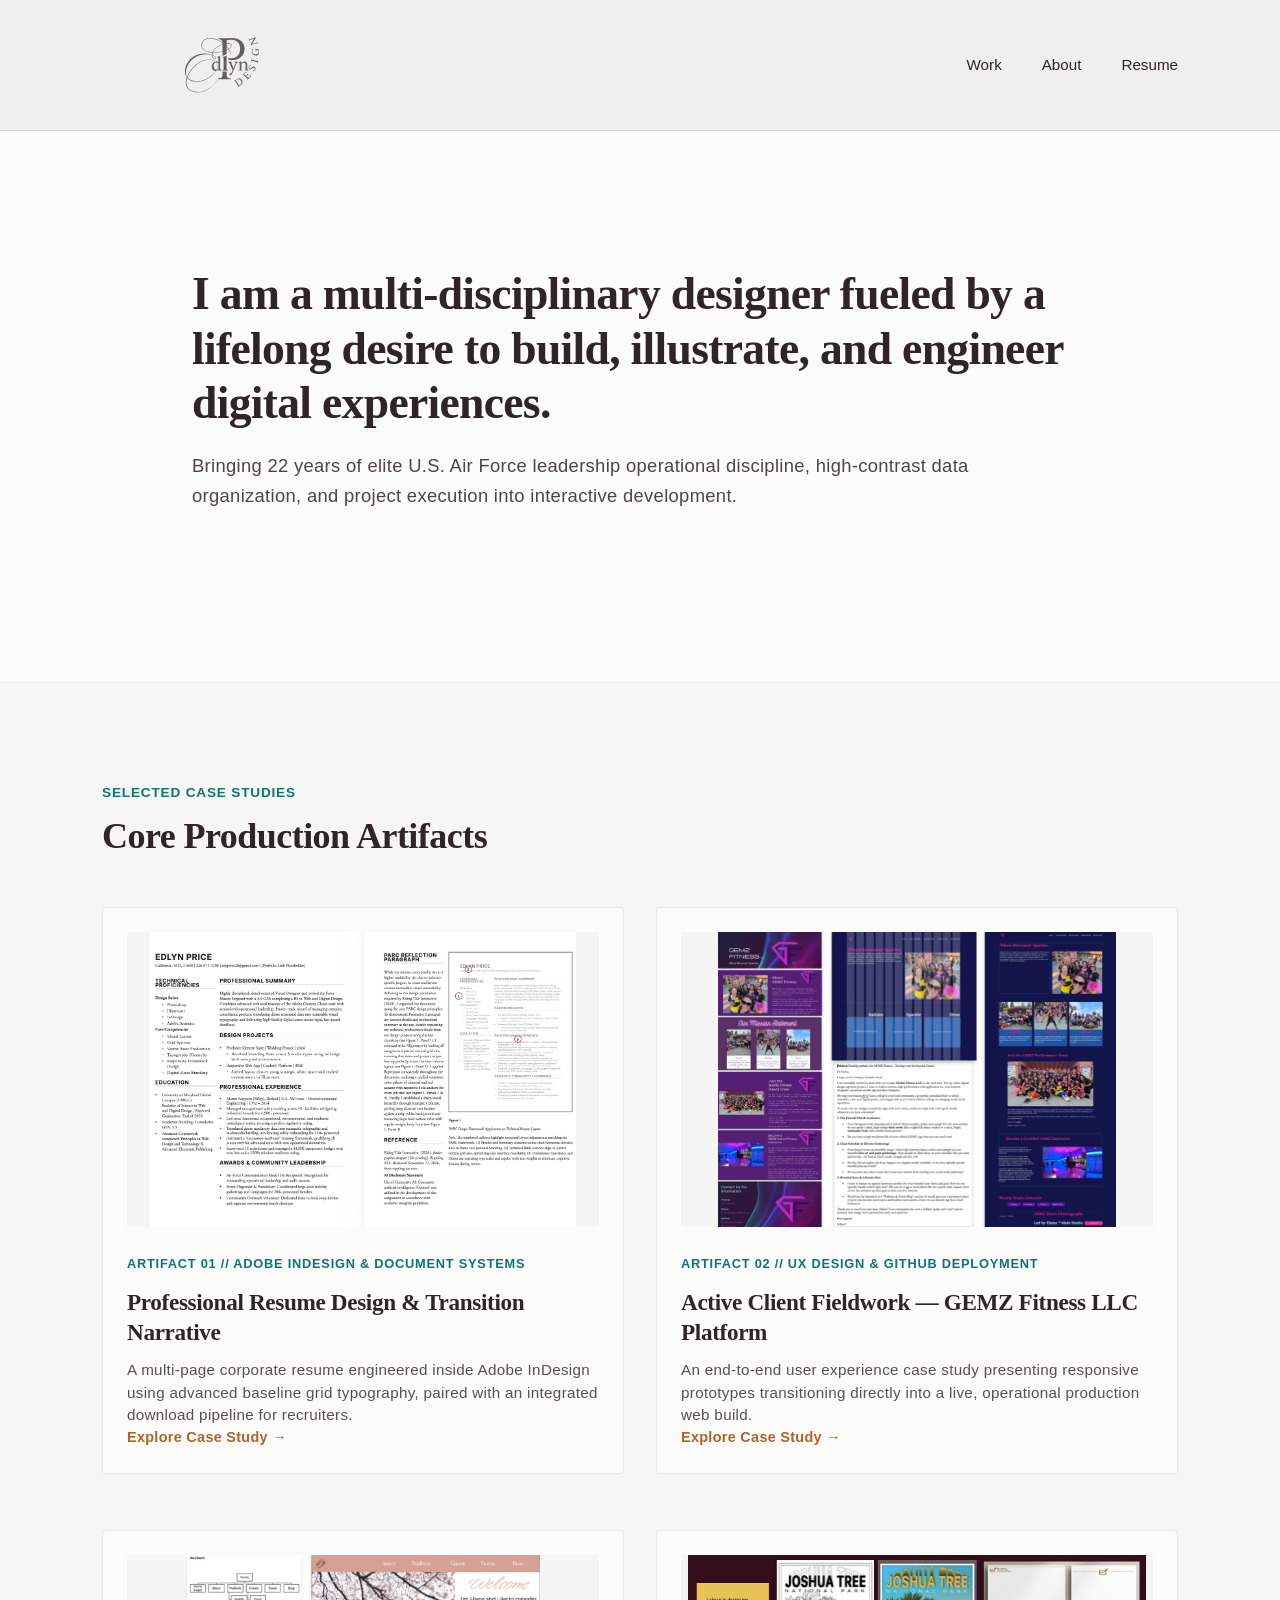
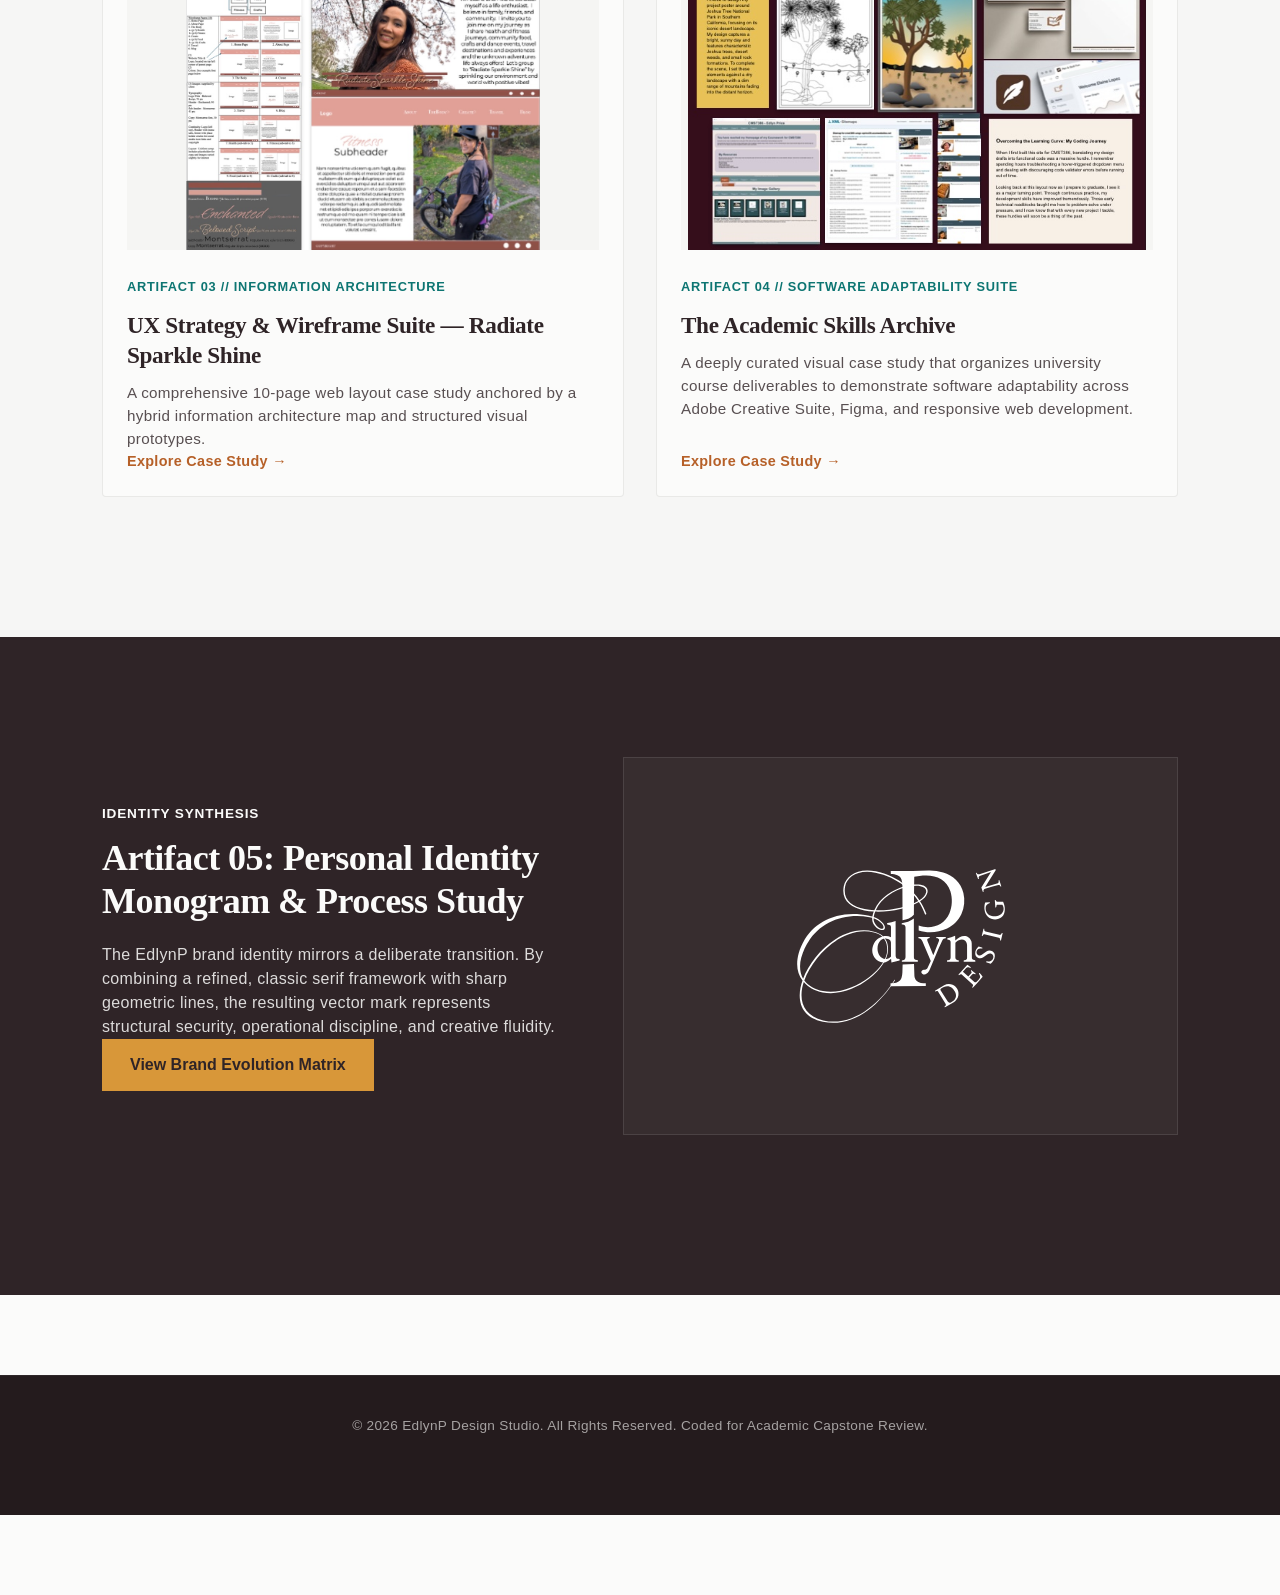
==== commit 135bc028: "updated text on index.html" ====
--- a/index.html
+++ b/index.html
@@ -123,7 +123,7 @@
                         <div class="card-meta">
                             <span class="meta-text">Artifact 04 // Software Adaptability Suite</span>
                         </div>
-                        <h3 class="card-title">CASE STUDY 04: The Academic Skills Archive</h3>
+                        <h3 class="card-title">The Academic Skills Archive</h3>
                         <p class="card-excerpt">A deeply curated visual case study that organizes university course
                             deliverables to demonstrate software adaptability across Adobe Creative Suite, Figma, and
                             responsive web development.</p>
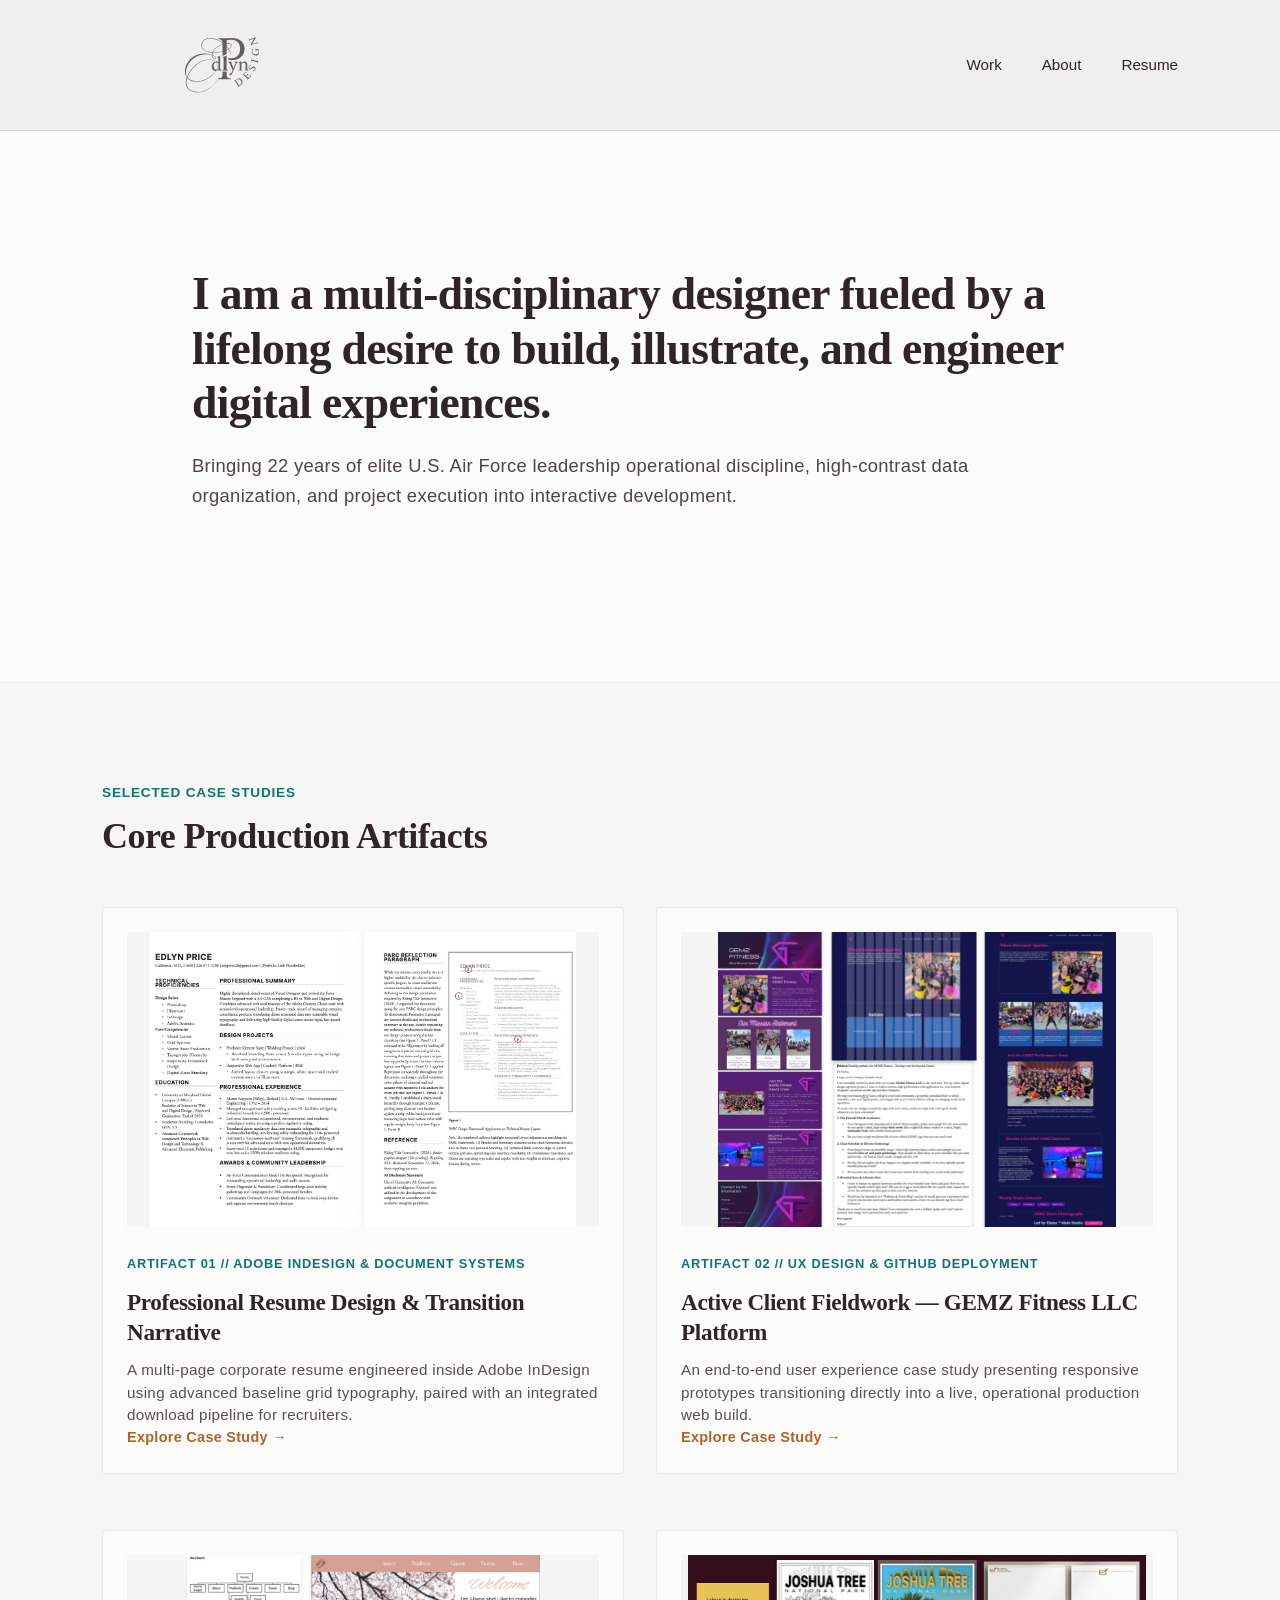
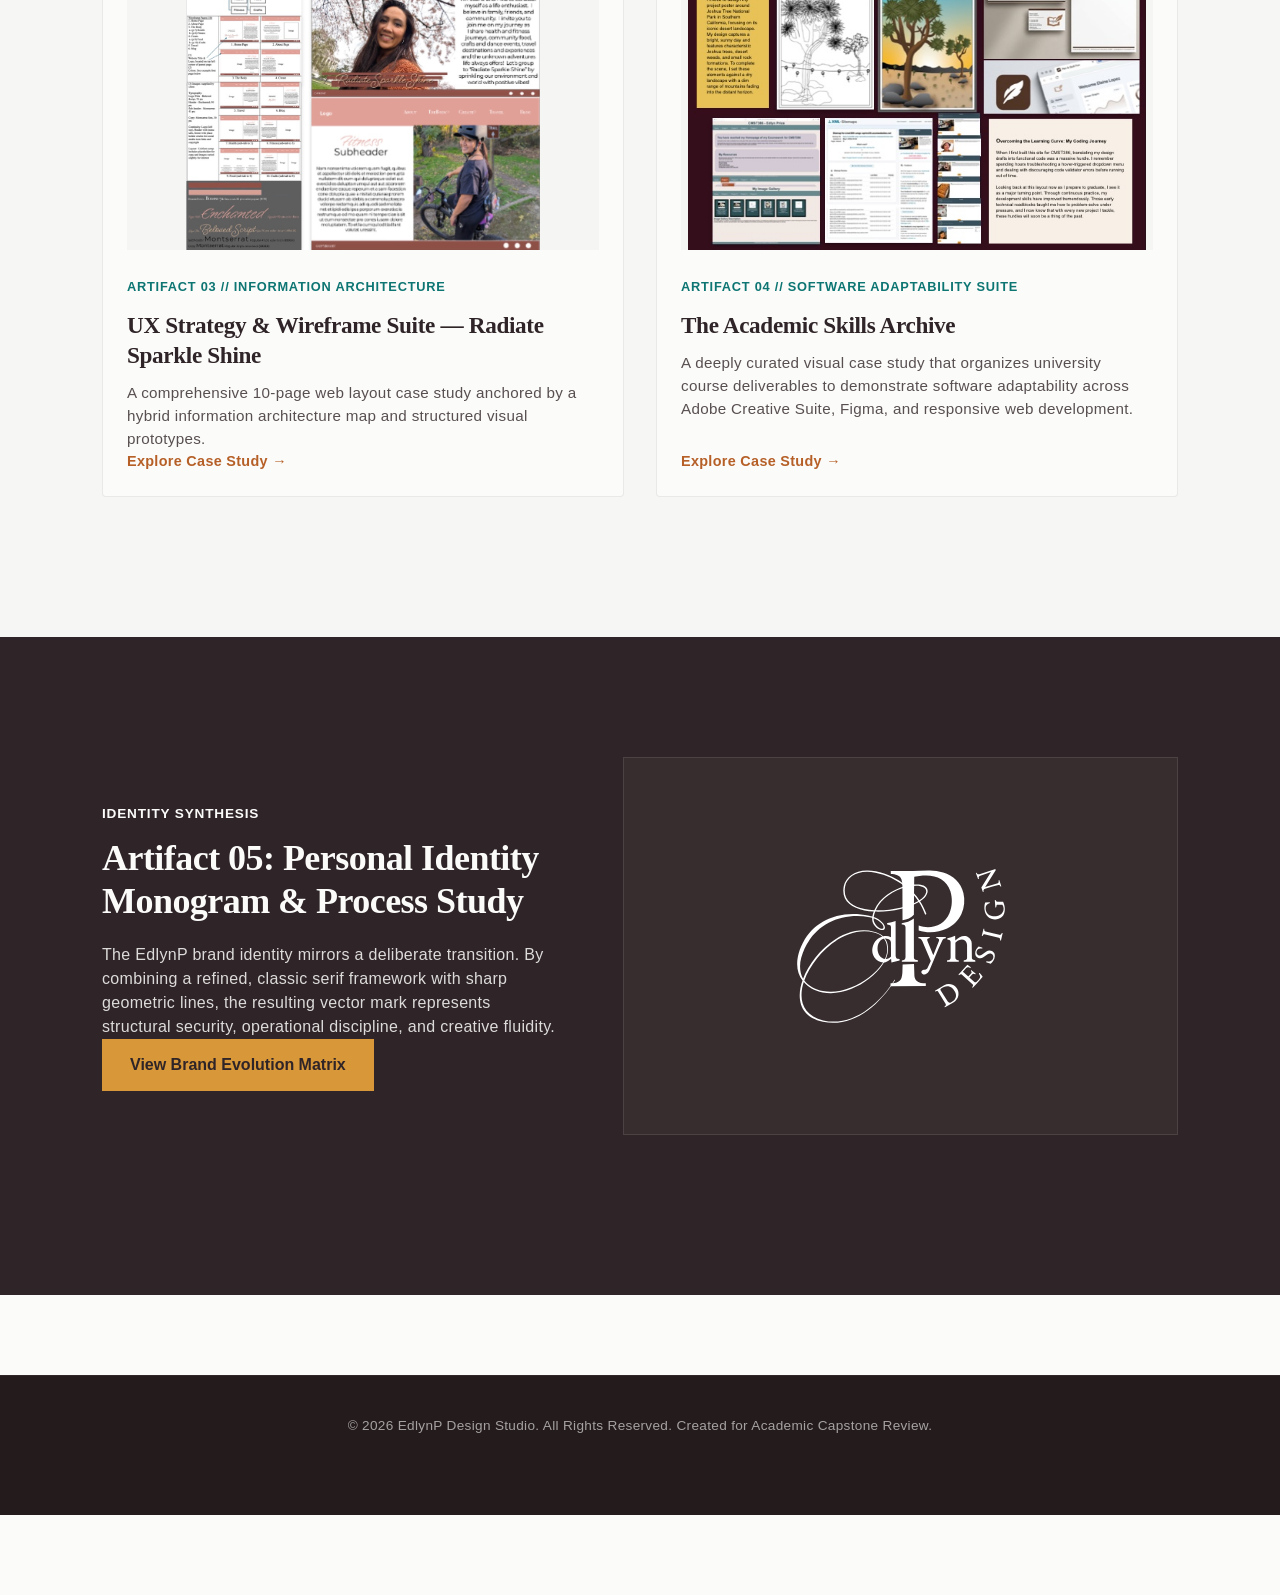
==== commit 034a140e: "Update footer" ====
--- a/index.html
+++ b/index.html
@@ -160,7 +160,7 @@
     <!-- Global Footer Branding Strip -->
     <footer class="global-footer">
         <div class="container footer-wrapper">
-            <p class="footer-copy">&copy; 2026 EdlynP Design Studio. All Rights Reserved. Coded for Academic Capstone
+            <p class="footer-copy">&copy; 2026 EdlynP Design Studio. All Rights Reserved. Created for Academic Capstone
                 Review.</p>
         </div>
     </footer>
--- a/css/styles.css
+++ b/css/styles.css
@@ -556,14 +556,24 @@
 }
 
 @media (max-width: 480px) {
+  .header-wrapper {
+    padding-left: 16px;
+    padding-right: 16px;
+  }
+
   .nav-list {
-    gap: 16px;
+    gap: 10px;
+  }
+
+  .nav-link {
+    font-size: 0.9rem;
   }
 
   .portfolio-card {
     padding: 16px;
   }
 }
+
 
 /* ==========================================================================
    13. Horizontal Rhythm & Element Spacing Enhancements
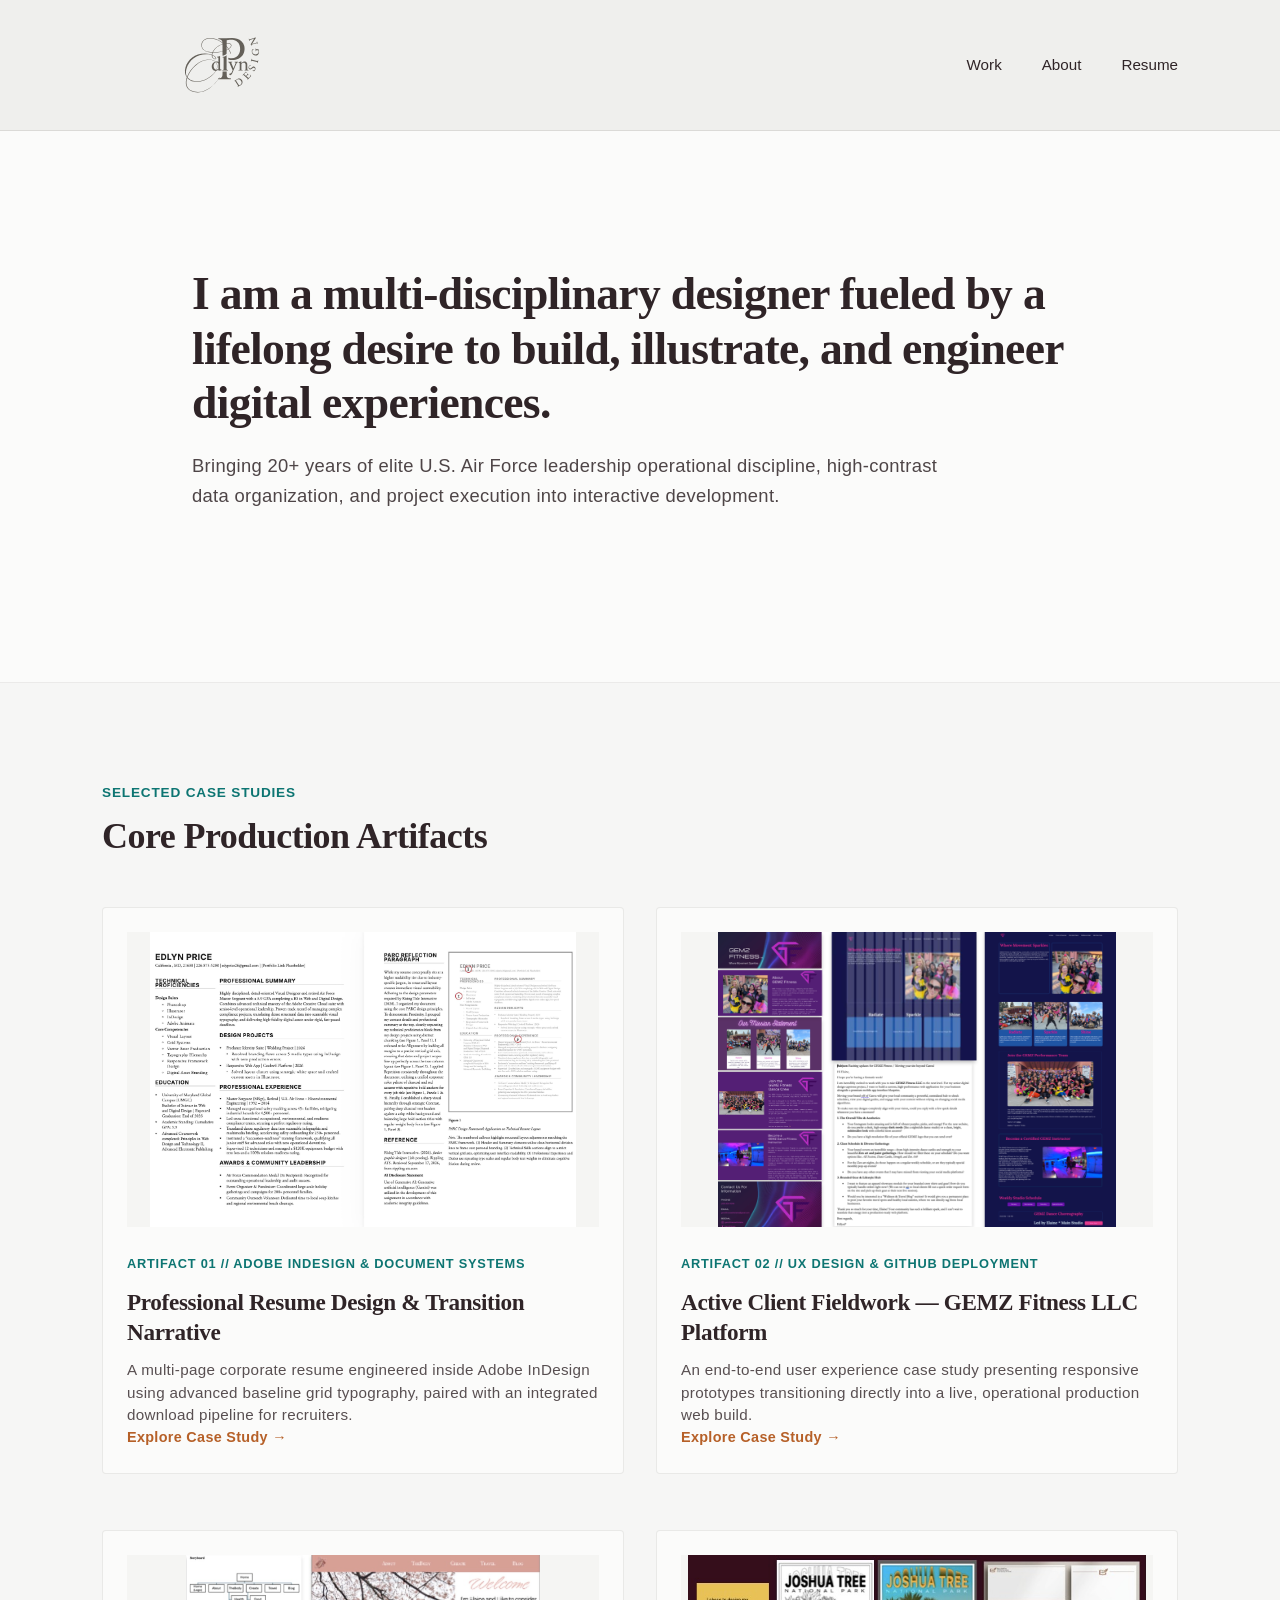
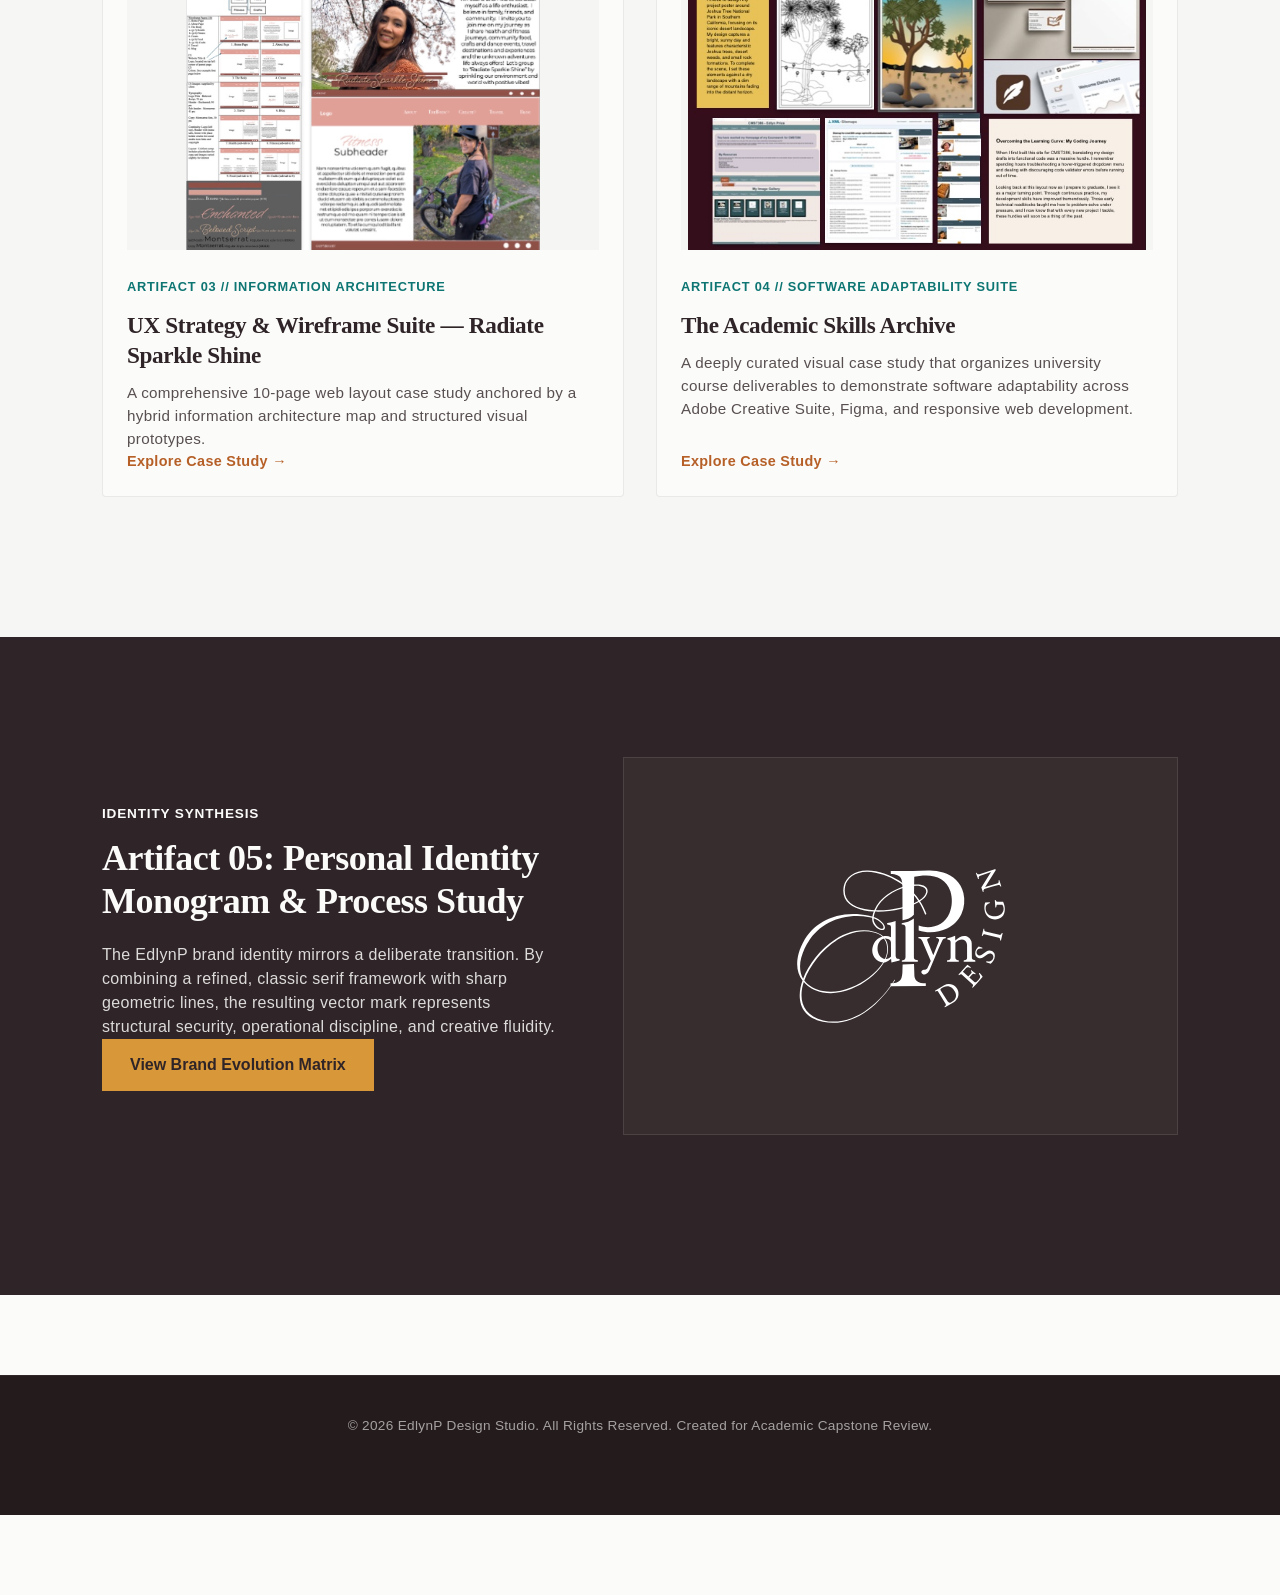
==== commit 9af08111: "Update hero section" ====
--- a/index.html
+++ b/index.html
@@ -49,7 +49,7 @@
                     digital experiences.
                 </h1>
                 <p class="hero-subtitle">
-                    Bringing 22 years of elite U.S. Air Force leadership operational discipline, high-contrast data
+                    Bringing 20+ years of elite U.S. Air Force leadership operational discipline, high-contrast data
                     organization, and project execution into interactive development.
                 </p>
             </div>
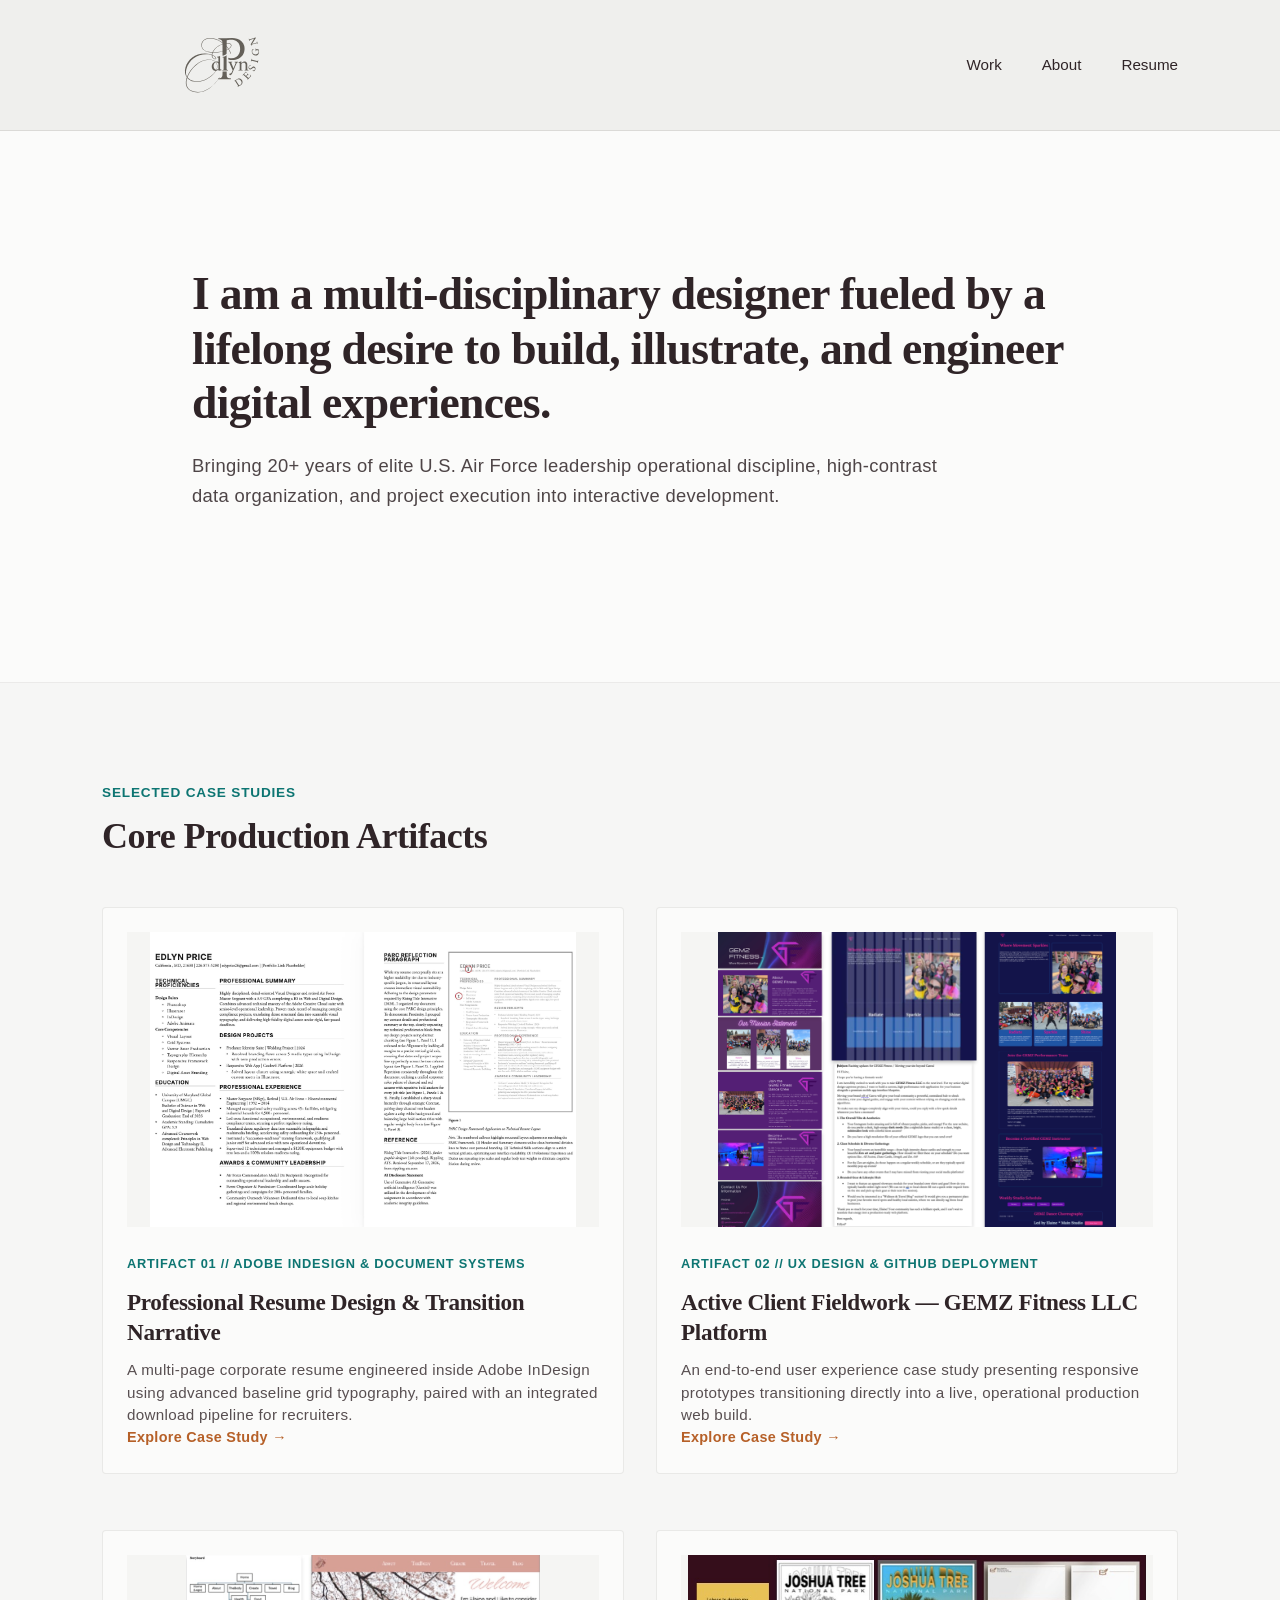
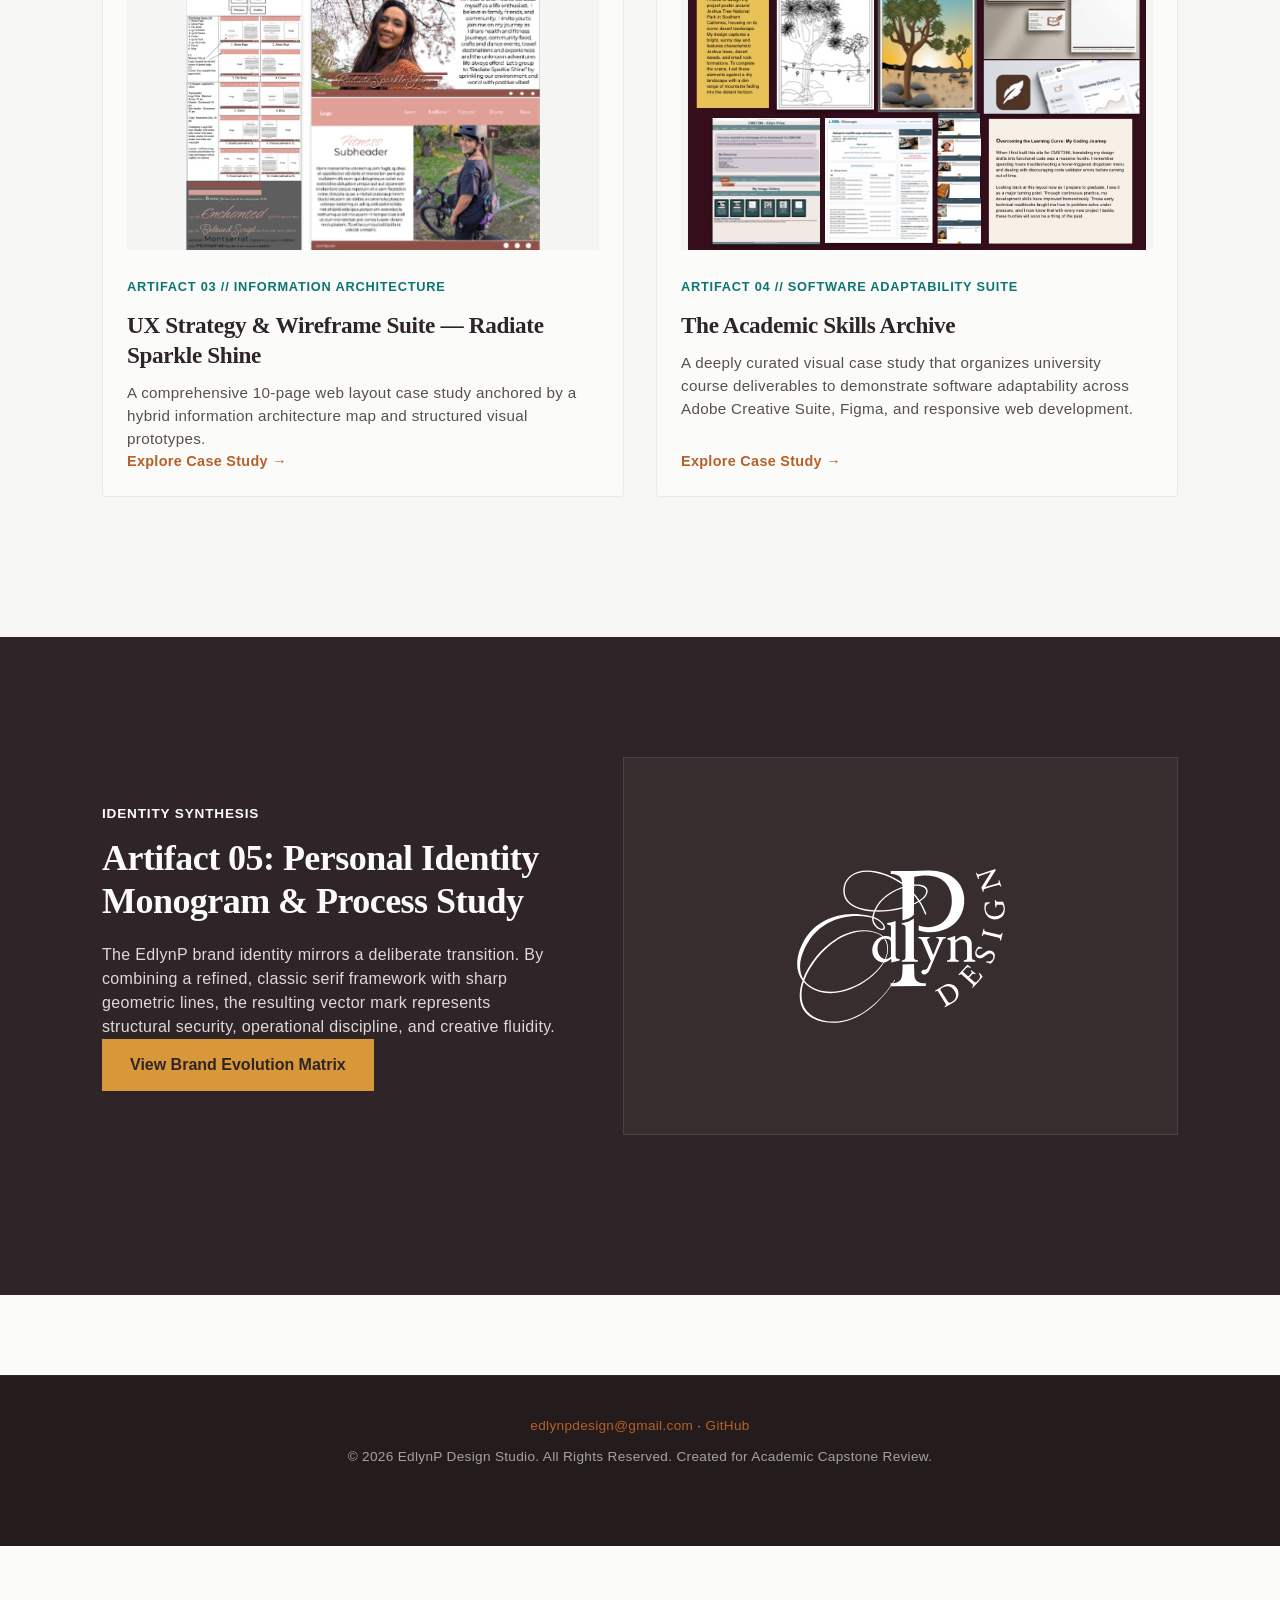
==== commit ebd79e5c: "contact info in footer" ====
--- a/index.html
+++ b/index.html
@@ -158,12 +158,16 @@
     </main>
 
     <!-- Global Footer Branding Strip -->
-    <footer class="global-footer">
-        <div class="container footer-wrapper">
-            <p class="footer-copy">&copy; 2026 EdlynP Design Studio. All Rights Reserved. Created for Academic Capstone
-                Review.</p>
-        </div>
-    </footer>
+<footer id="contact" class="global-footer">
+  <div class="container footer-wrapper">
+    <p class="footer-copy">
+      <a href="mailto:your.email@example.com">edlynpdesign@gmail.com</a> &middot; 
+      <a href="https://github.com" target="_blank" rel="noopener noreferrer">GitHub</a>
+    </p>
+    <p class="footer-copy">&copy; 2026 EdlynP Design Studio. All Rights Reserved. Created for Academic Capstone Review.</p>
+  </div>
+</footer>
+
 
 </body>
 
--- a/css/styles.css
+++ b/css/styles.css
@@ -1375,6 +1375,17 @@
   direction: ltr;
 }
 
+/* --- Mobile Fix for About Page Grid --- */
+@media (max-width: 768px) {
+  .about-grid-layout {
+    grid-template-columns: 1fr;
+    direction: ltr;
+    gap: 2rem;
+    margin: 2rem auto;
+    padding: 0 1.25rem;
+  }
+}
+
 .about-visual-pane {
   display: flex;
   justify-content: center;
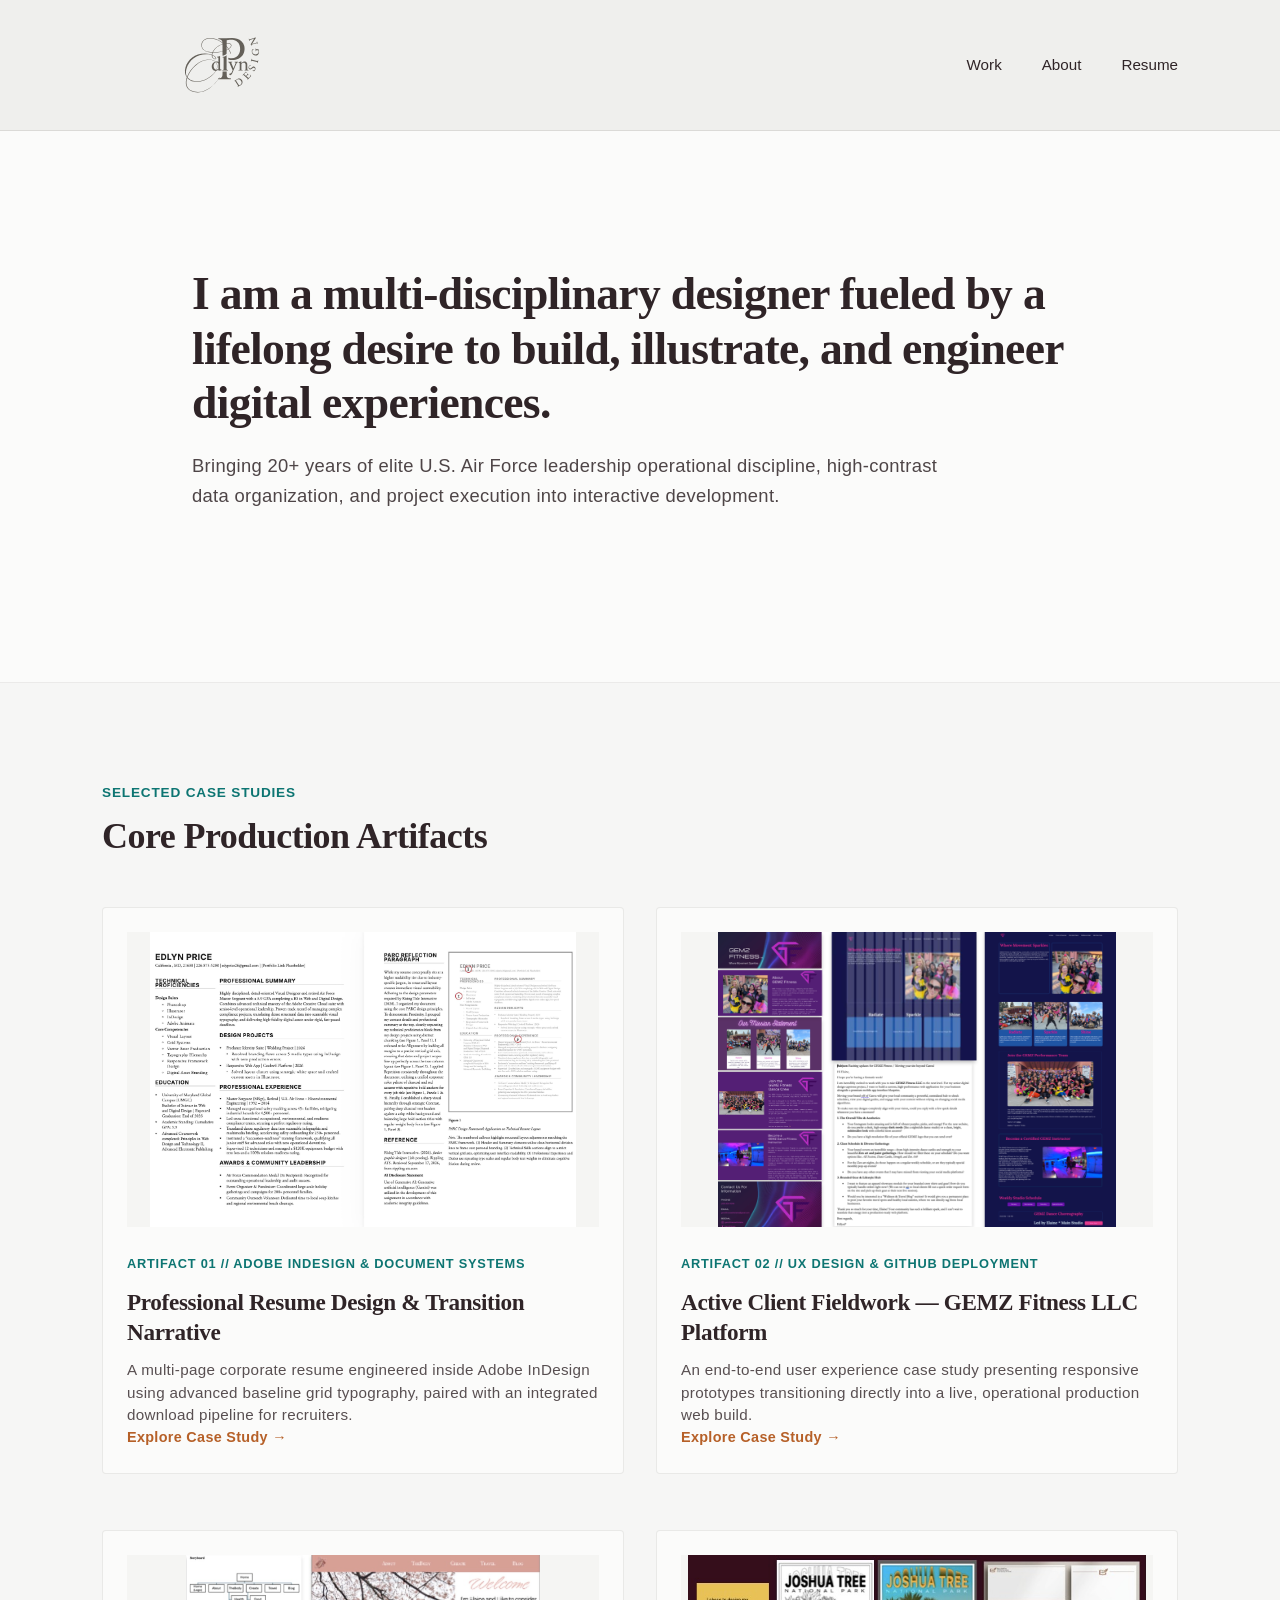
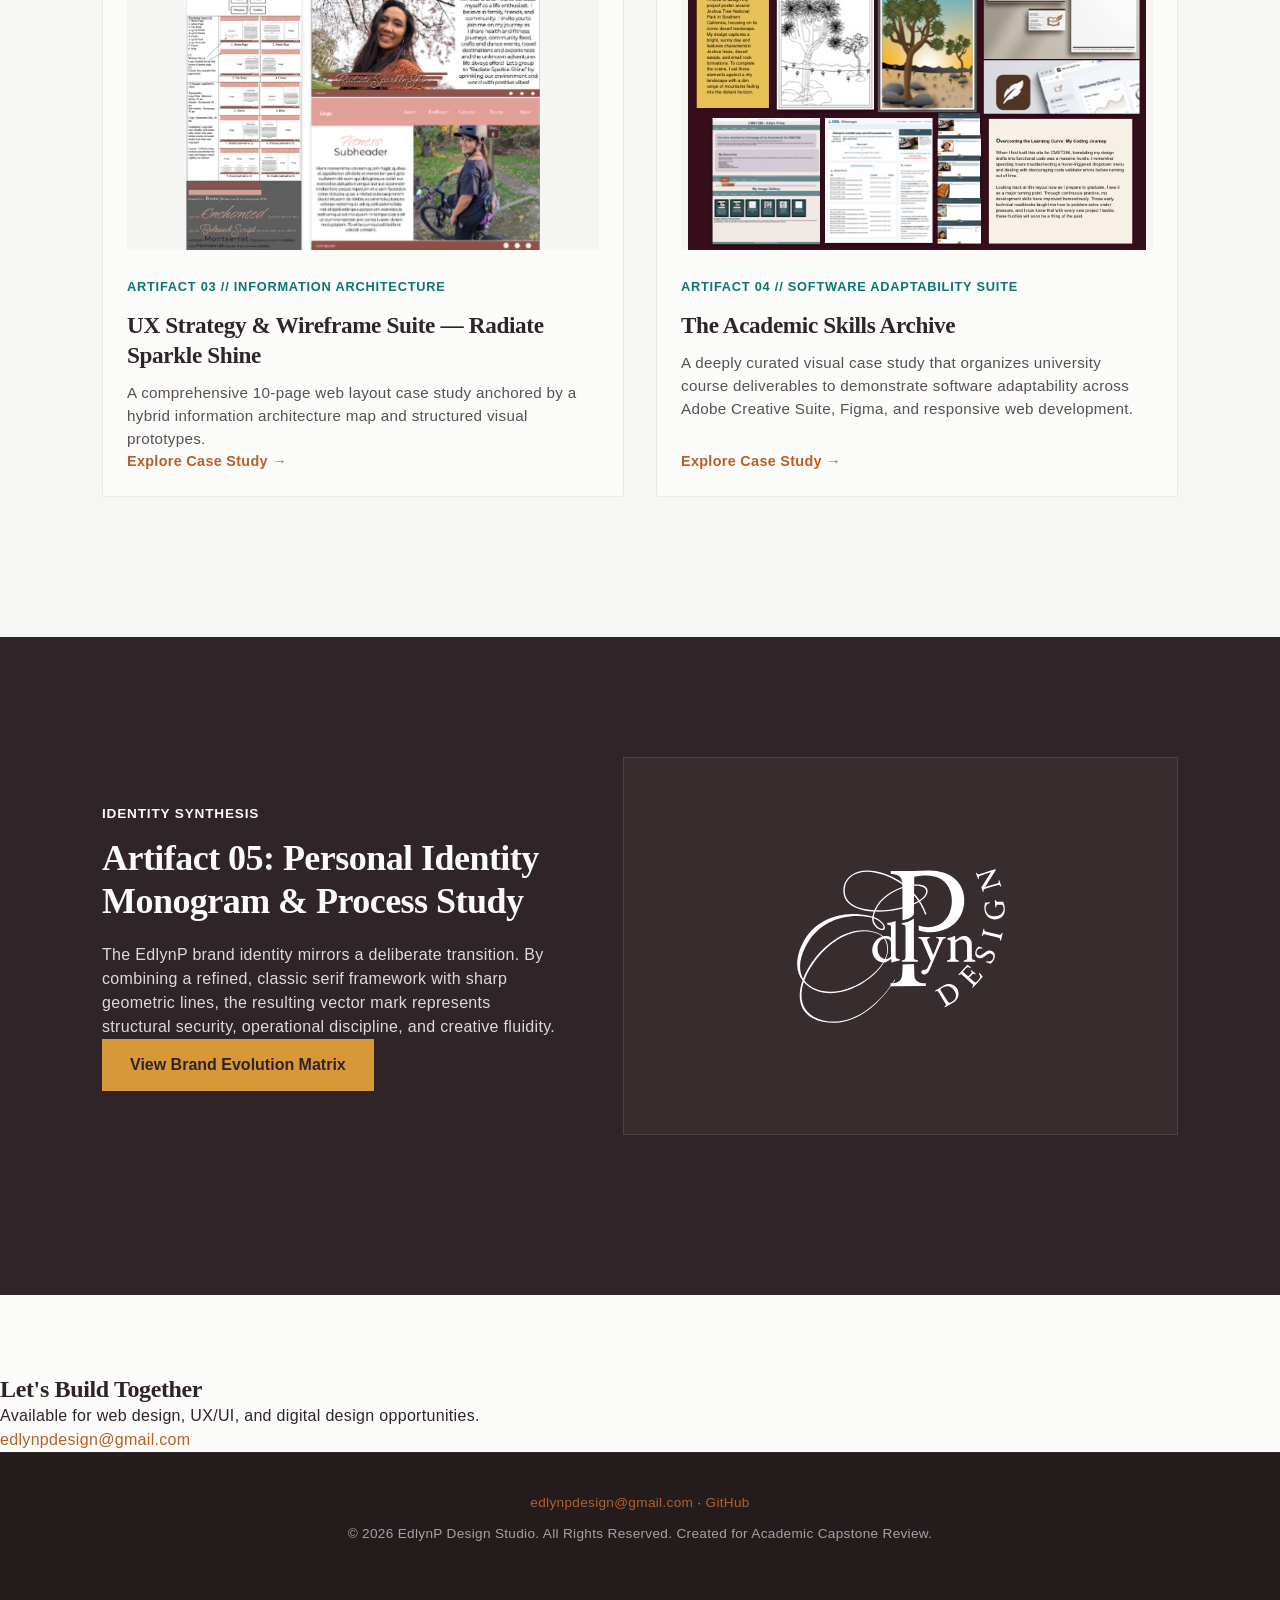
==== commit cedfff73: "contact update above footer" ====
--- a/index.html
+++ b/index.html
@@ -157,6 +157,15 @@
         </section>
     </main>
 
+ <section id="contact" class="contact-cta">
+  <h2>Let's Build Together</h2>
+  <p>Available for web design, UX/UI, and digital design opportunities.</p>
+  <p>
+    <a href="mailto:your.email@example.com">edlynpdesign@gmail.com</a>
+  </p>
+</section>
+   
+
     <!-- Global Footer Branding Strip -->
 <footer id="contact" class="global-footer">
   <div class="container footer-wrapper">
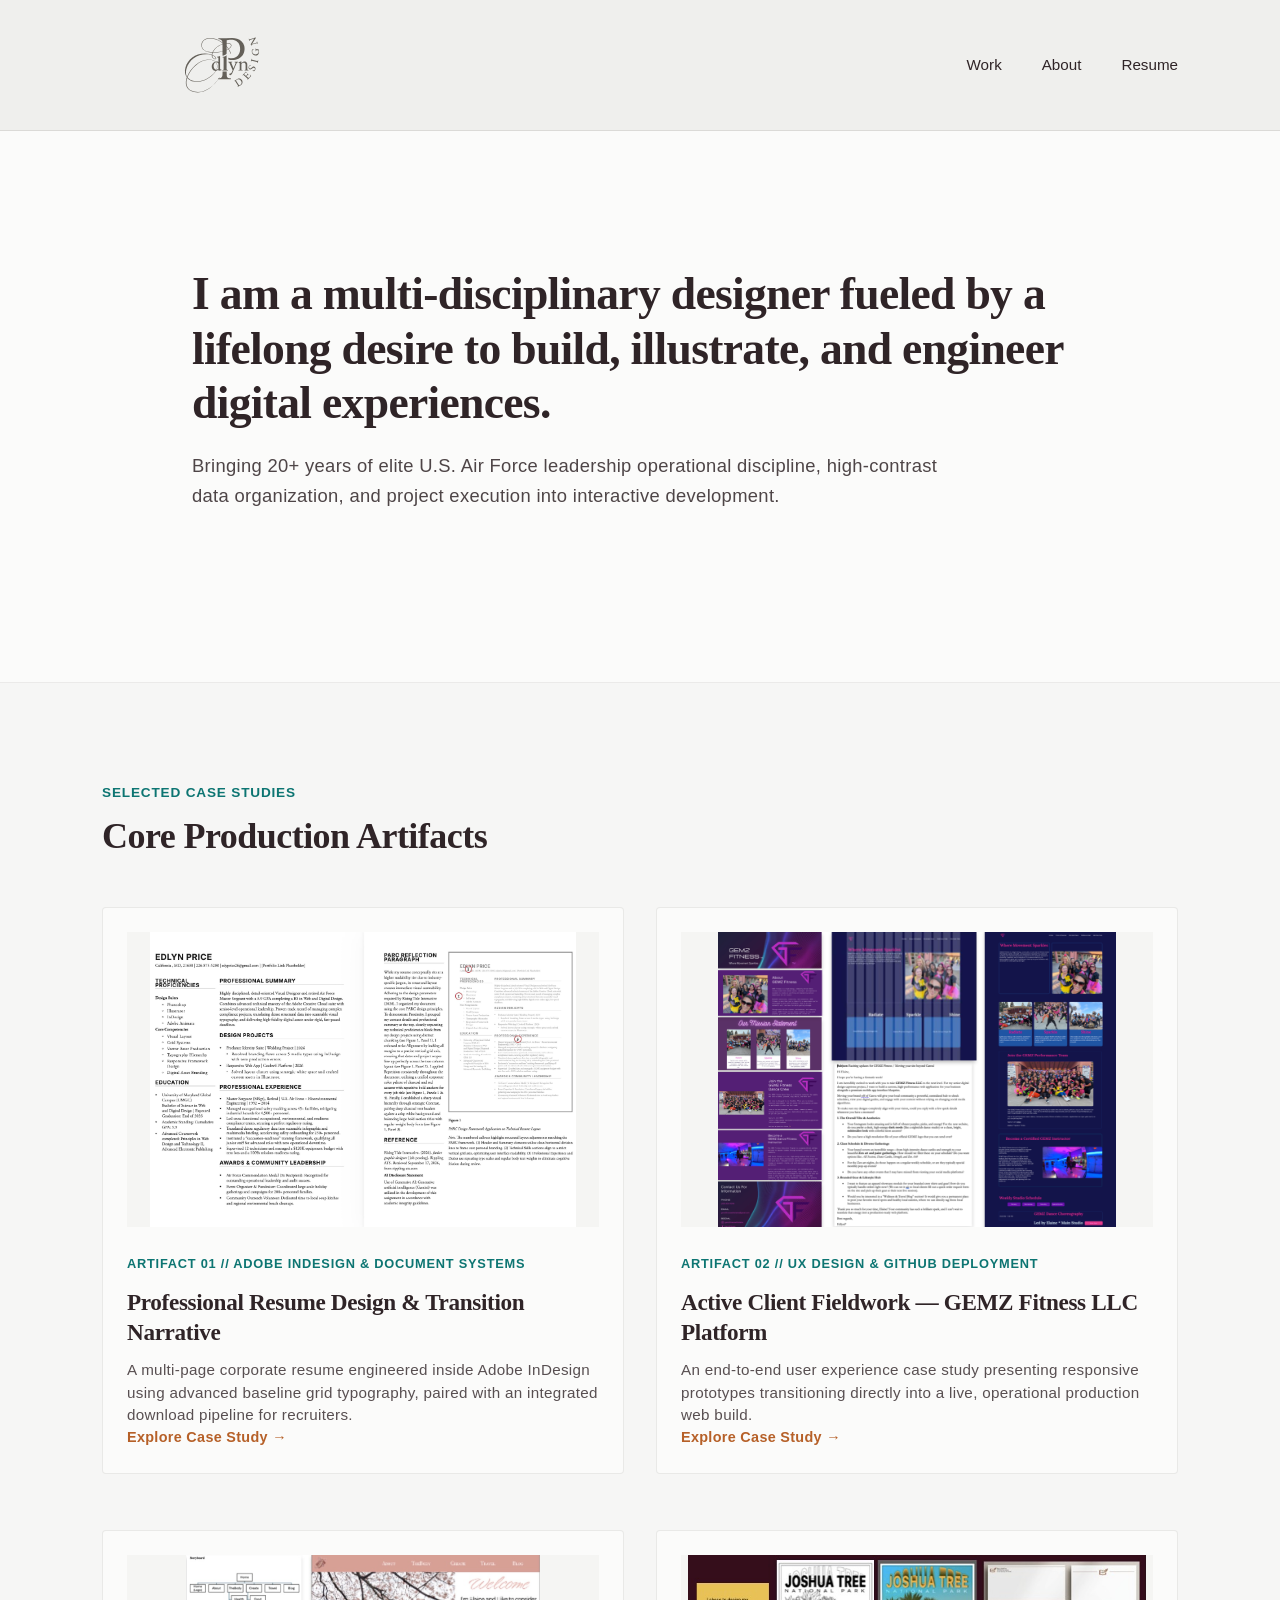
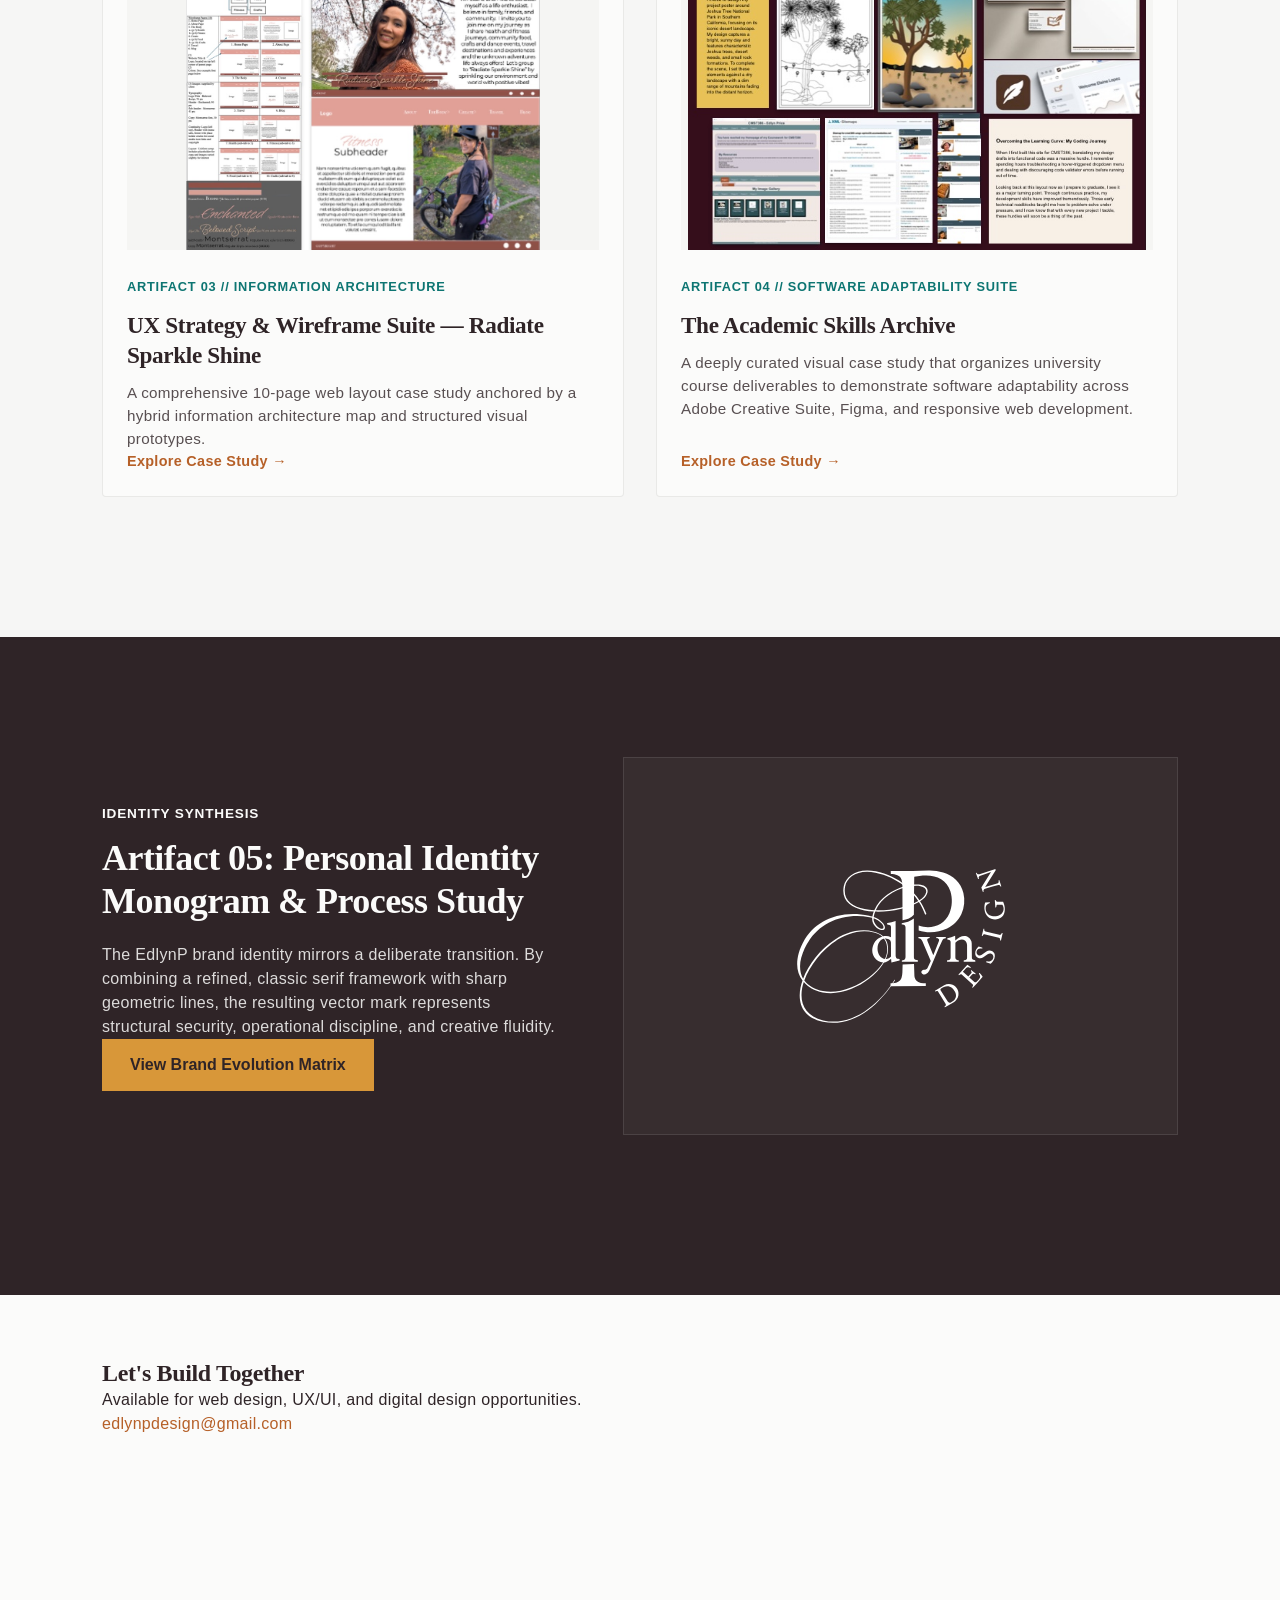
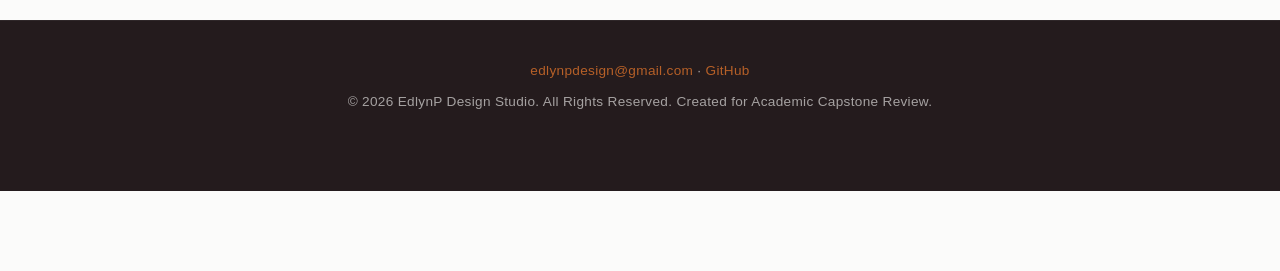
==== commit 6ef03007: "correction to contact" ====
--- a/index.html
+++ b/index.html
@@ -154,23 +154,25 @@
                         alt="Monotone Slate Grey Interlocking E and P Monogram Signature Mark">
                 </div>
             </div>
-        </section>
-    </main>
+            </section>
 
- <section id="contact" class="contact-cta">
-  <h2>Let's Build Together</h2>
-  <p>Available for web design, UX/UI, and digital design opportunities.</p>
-  <p>
-    <a href="mailto:your.email@example.com">edlynpdesign@gmail.com</a>
-  </p>
-</section>
-   
+    <section id="contact" class="contact-cta" style="padding: 4rem 0;">
+      <div class="container">
+        <h2>Let's Build Together</h2>
+        <p>Available for web design, UX/UI, and digital design opportunities.</p>
+        <p>
+          <a href="mailto:edlynpdesign@gmail.com">edlynpdesign@gmail.com</a>
+        </p>
+      </div>
+    </section>
+  </main>
 
-    <!-- Global Footer Branding Strip -->
-<footer id="contact" class="global-footer">
-  <div class="container footer-wrapper">
-    <p class="footer-copy">
-      <a href="mailto:your.email@example.com">edlynpdesign@gmail.com</a> &middot; 
+  <!-- Global Footer Branding Strip -->
+  <footer class="global-footer">
+    <div class="container footer-wrapper">
+      <p class="footer-copy">
+        <a href="mailto:edlynpdesign@gmail.com">edlynpdesign@gmail.com</a> &middot; 
+
       <a href="https://github.com" target="_blank" rel="noopener noreferrer">GitHub</a>
     </p>
     <p class="footer-copy">&copy; 2026 EdlynP Design Studio. All Rights Reserved. Created for Academic Capstone Review.</p>
